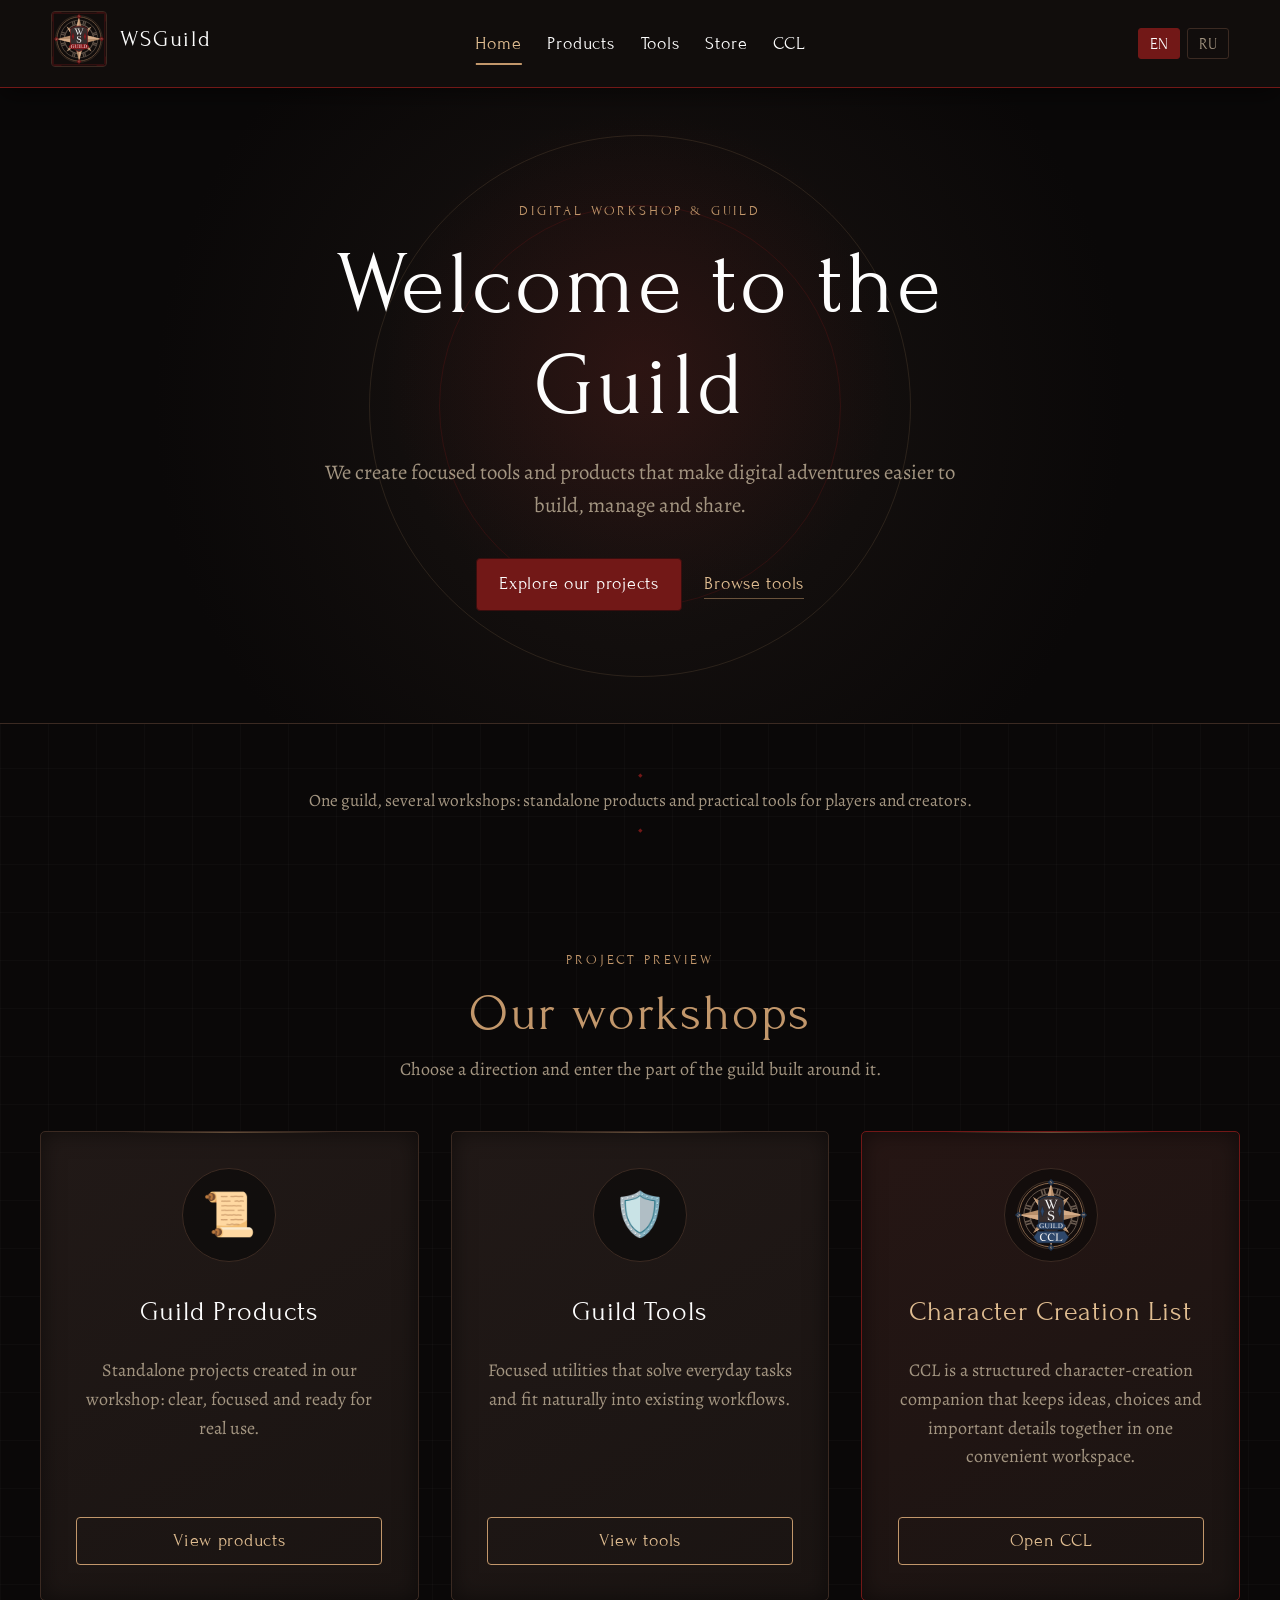
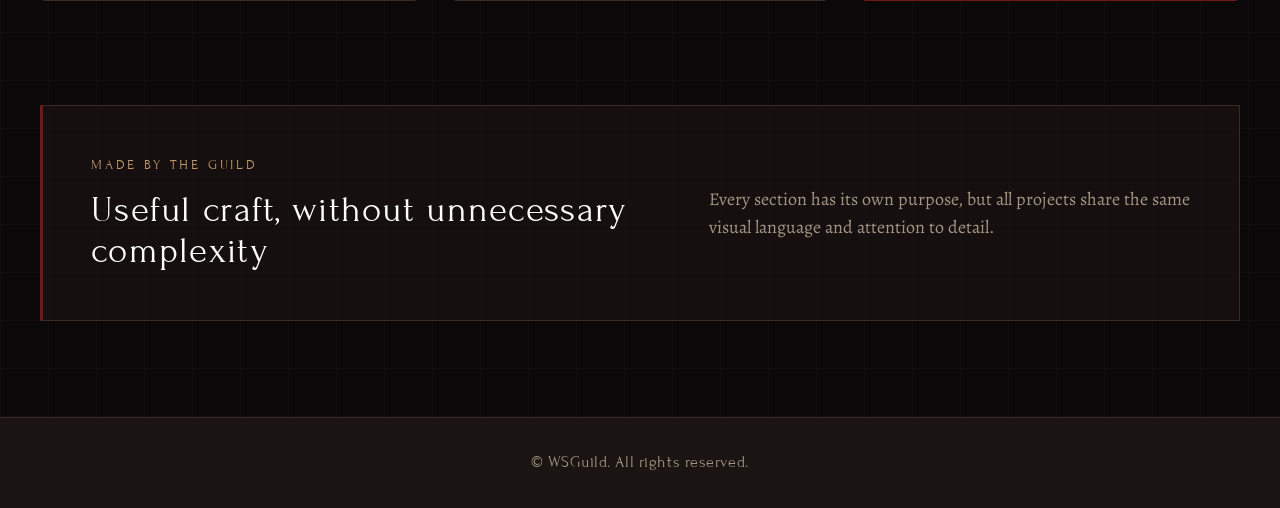
==== index.html @ 2b9402a7 "v0.1" ====
<!DOCTYPE html>
<html lang="en">
<head>
    <meta charset="UTF-8">
    <meta name="viewport" content="width=device-width, initial-scale=1.0">
    <meta name="description" content="WSGuild creates focused products and tools for digital adventures.">
    <title>WSGuild</title>
    <link rel="icon" type="image/png" href="icons/Elipse/Main_Logo.svg">
    <link rel="stylesheet" href="/css/style.css">
    <link rel="stylesheet" href="/css/mobile.css" media="screen and (max-width: 800px)">
</head>
<body data-page-title="meta_home_title">
    <header class="navbar">
        <div class="logo">
            <a href="/index.html" aria-label="WSGuild">
                <img src="icons/Main_Logo.svg" alt="WSGuild" class="site-logo">
                <span class="logo-wordmark">WSGuild</span>
            </a>
        </div>

        <nav aria-label="Primary navigation">
            <a href="/index.html" class="active" aria-current="page" data-i18n="nav_home">Home</a>
            <a href="/htmls/products.html" data-i18n="nav_products">Products</a>
            <a href="/htmls/tools.html" data-i18n="nav_tools">Tools</a>
            <a href="https://store.wsguild.net" target="_blank" rel="noreferrer" data-i18n="nav_store">Store</a>
            <a href="https://ccl.wsguild.net" target="_blank" rel="noreferrer" data-i18n="nav_ccl">CCL</a>
        </nav>

        <div class="lang-switcher" aria-label="Language">
            <button type="button" onclick="changeLang('en')" id="btn-en" aria-label="English">EN</button>
            <button type="button" onclick="changeLang('ru')" id="btn-ru" aria-label="Русский">RU</button>
        </div>
    </header>

    <main>
        <section class="hero hero-home">
            <div class="hero-content">
                <p class="eyebrow" data-i18n="hero_eyebrow">Digital workshop & guild</p>
                <h1 data-i18n="hero_title">Welcome to the Guild</h1>
                <p data-i18n="hero_desc">We create focused tools and extensions that make digital adventures easier to build, manage and share.</p>
                <div class="hero-actions">
                    <a href="/htmls/products.html" class="btn-primary" data-i18n="hero_btn">Explore our projects</a>
                    <a href="/htmls/tools.html" class="btn-text" data-i18n="hero_secondary">Browse tools</a>
                </div>
            </div>
        </section>

        <section class="intro-strip" aria-label="WSGuild overview">
            <p data-i18n="intro_text">One guild, several workshops: standalone products and practical tools for players and creators.</p>
        </section>

        <section class="programs" aria-labelledby="programs-heading">
            <div class="section-heading">
                <p class="eyebrow" data-i18n="programs_eyebrow">Project preview</p>
                <h2 id="programs-heading" class="section-title" data-i18n="programs_title">Our workshops</h2>
                <p data-i18n="programs_lead">Choose a direction and enter the part of the guild built around it.</p>
            </div>

            <div class="grid program-grid">
                <article class="card program-card">
                    <div class="card-icon" aria-hidden="true">📜</div>
                    <div class="card-content">
                        <h3 data-i18n="program_1_title">Guild Products</h3>
                        <p data-i18n="program_1_desc">Standalone projects created in our workshop: clear, focused and ready for real use.</p>
                    </div>
                    <a href="/htmls/products.html" class="btn-secondary" data-i18n="btn_view_products">View products</a>
                </article>

                <article class="card program-card">
                    <div class="card-icon" aria-hidden="true">🛡️</div>
                    <div class="card-content">
                        <h3 data-i18n="program_2_title">Guild Tools</h3>
                        <p data-i18n="program_2_desc">Focused utilities that solve everyday tasks and fit naturally into existing workflows.</p>
                    </div>
                    <a href="/htmls/tools.html" class="btn-secondary" data-i18n="btn_view_tools">View tools</a>
                </article>

                <article class="card program-card highlight-card">
                    <div class="card-icon ccl-icon">
                        <img src="icons/Elipse/CCL_Logo.svg" alt="CCL">
                    </div>
                    <div class="card-content">
                        <h3 data-i18n="program_3_title">Character Creation List</h3>
                        <p data-i18n="program_3_desc">CCL is a structured character-creation companion that keeps ideas, choices and important details together in one convenient workspace.</p>
                    </div>
                    <a href="https://ccl.wsguild.net" target="_blank" rel="noreferrer" class="btn-secondary" data-i18n="btn_visit_ccl">Open CCL</a>
                </article>
            </div>
        </section>

        <section class="guild-callout">
            <div>
                <p class="eyebrow" data-i18n="callout_eyebrow">Made by the guild</p>
                <h2 data-i18n="callout_title">Useful craft, without unnecessary complexity</h2>
            </div>
            <p data-i18n="callout_text">Every section has its own purpose, but all projects share the same visual language and attention to detail.</p>
        </section>
    </main>

    <footer class="guild-footer">
        <p data-i18n="footer_text">© WSGuild. All rights reserved.</p>
    </footer>

    <script src="/js/main.js"></script>
</body>
</html>
---- css/style.css ----
@import url('https://fonts.googleapis.com/css2?family=Alegreya:wght@400;500;600;700&family=Forum&display=swap');

:root {
    --bg-main: #0a0808;
    --bg-deep: #070606;
    --bg-panel: #1a1412;
    --bg-panel-light: #211917;
    --accent-red: #721817;
    --accent-hover: #96201f;
    --gold-tan: #c2976b;
    --gold-light: #e0bd91;
    --text-main: #fdfdfd;
    --text-muted: #a39581;
    --border-color: #3b2a22;
    --panel-shadow: 0 20px 50px rgba(0, 0, 0, 0.32);
}

* {
    margin: 0;
    padding: 0;
    box-sizing: border-box;
}

html {
    scroll-behavior: smooth;
}

body {
    display: flex;
    flex-direction: column;
    min-height: 100vh;
    overflow-x: hidden;
    font-family: 'Alegreya', serif;
    font-size: 18px;
    line-height: 1.6;
    color: var(--text-main);
    background:
        linear-gradient(rgba(255, 255, 255, 0.018) 1px, transparent 1px),
        linear-gradient(90deg, rgba(255, 255, 255, 0.018) 1px, transparent 1px),
        var(--bg-main);
    background-size: 48px 48px;
}

main {
    flex: 1;
}

a,
button {
    -webkit-tap-highlight-color: transparent;
}

a:focus-visible,
button:focus-visible {
    outline: 2px solid var(--gold-light);
    outline-offset: 4px;
}

h1,
h2,
h3,
h4,
h5,
h6 {
    font-family: 'Forum', serif;
    font-weight: 400;
    line-height: 1.12;
    color: var(--gold-tan);
    letter-spacing: 0.035em;
}

.navbar {
    position: sticky;
    top: 0;
    z-index: 100;
    display: grid;
    grid-template-columns: minmax(180px, 1fr) auto minmax(180px, 1fr);
    align-items: center;
    gap: 2rem;
    min-height: 82px;
    padding: 0.7rem clamp(1.5rem, 4vw, 4rem);
    border-bottom: 1px solid var(--accent-red);
    background: rgba(19, 14, 13, 0.94);
    box-shadow: 0 6px 24px rgba(0, 0, 0, 0.5);
    backdrop-filter: blur(14px);
}

.logo a {
    display: inline-flex;
    align-items: center;
    gap: 0.8rem;
    color: var(--text-main);
    text-decoration: none;
}

.site-logo {
    width: 56px;
    height: 56px;
    object-fit: cover;
    display: block;
    border: 1px solid var(--border-color);
    border-radius: 4px;
    transition: transform 0.3s ease, border-color 0.3s ease;
}

.logo a:hover .site-logo {
    transform: rotate(-2deg) scale(1.04);
    border-color: var(--accent-red);
}

.logo-wordmark {
    font-family: 'Forum', serif;
    font-size: 1.45rem;
    letter-spacing: 0.08em;
}

.navbar nav {
    display: flex;
    align-items: center;
    justify-content: center;
    gap: clamp(1rem, 2vw, 2rem);
}

.navbar nav a {
    position: relative;
    color: var(--text-main);
    font-family: 'Forum', serif;
    font-size: 1.15rem;
    letter-spacing: 0.045em;
    text-decoration: none;
    transition: color 0.25s ease;
}

.navbar nav a::after {
    position: absolute;
    bottom: -7px;
    left: 50%;
    width: 0;
    height: 2px;
    content: '';
    background: var(--gold-tan);
    transform: translateX(-50%);
    transition: width 0.25s ease;
}

.navbar nav a:hover,
.navbar nav a.active {
    color: var(--gold-light);
}

.navbar nav a:hover::after,
.navbar nav a.active::after {
    width: 100%;
}

.lang-switcher {
    display: flex;
    justify-content: flex-end;
    gap: 0.4rem;
}

.lang-switcher button {
    min-width: 42px;
    padding: 0.35rem 0.65rem;
    border: 1px solid var(--border-color);
    border-radius: 3px;
    color: var(--text-muted);
    background: transparent;
    font: 1rem 'Forum', serif;
    cursor: pointer;
    transition: 0.25s ease;
}

.lang-switcher button:hover {
    color: var(--gold-light);
    border-color: var(--gold-tan);
}

.lang-switcher button.active {
    color: var(--text-main);
    border-color: var(--accent-red);
    background: var(--accent-red);
}

.eyebrow {
    margin-bottom: 0.8rem;
    color: var(--gold-tan);
    font-family: 'Forum', serif;
    font-size: 0.88rem;
    letter-spacing: 0.2em;
    text-transform: uppercase;
}

.hero {
    position: relative;
    min-height: 610px;
    display: grid;
    place-items: center;
    overflow: hidden;
    padding: 7rem 2rem;
    text-align: center;
    border-bottom: 1px solid var(--border-color);
}

.hero::before,
.hero::after {
    position: absolute;
    border: 1px solid rgba(194, 151, 107, 0.15);
    border-radius: 50%;
    content: '';
    pointer-events: none;
}

.hero::before {
    width: 540px;
    height: 540px;
}

.hero::after {
    width: 400px;
    height: 400px;
    border-color: rgba(114, 24, 23, 0.28);
}

.hero-home {
    background:
        radial-gradient(circle at 50% 44%, rgba(114, 24, 23, 0.22), transparent 35%),
        radial-gradient(circle at center, var(--bg-panel) 0%, var(--bg-main) 68%);
}

.hero-content {
    position: relative;
    z-index: 1;
    max-width: 790px;
}

.hero h1 {
    max-width: 760px;
    margin: 0 auto 1.25rem;
    color: var(--text-main);
    font-size: clamp(3.4rem, 7vw, 6.6rem);
}

.hero-content > p:not(.eyebrow) {
    max-width: 660px;
    margin: 0 auto 2.2rem;
    color: var(--text-muted);
    font-size: 1.3rem;
}

.hero-actions {
    display: flex;
    align-items: center;
    justify-content: center;
    gap: 1.4rem;
}

.btn-primary,
.btn-secondary,
.btn-text {
    display: inline-flex;
    align-items: center;
    justify-content: center;
    min-height: 48px;
    border-radius: 4px;
    font-family: 'Forum', serif;
    font-size: 1.12rem;
    letter-spacing: 0.04em;
    text-decoration: none;
    transition: 0.25s ease;
}

.btn-primary {
    padding: 0.7rem 1.4rem;
    border: 1px solid #3a0e0e;
    color: var(--text-main);
    background: var(--accent-red);
}

.btn-primary:hover {
    border-color: var(--gold-tan);
    background: var(--accent-hover);
    box-shadow: 0 0 22px rgba(114, 24, 23, 0.55);
}

.btn-secondary {
    width: 100%;
    padding: 0.55rem 1rem;
    border: 1px solid var(--gold-tan);
    color: var(--gold-light);
    background: transparent;
}

.btn-secondary:hover {
    color: var(--bg-main);
    background: var(--gold-tan);
}

.btn-text {
    min-height: auto;
    color: var(--gold-light);
    border-bottom: 1px solid rgba(194, 151, 107, 0.5);
    border-radius: 0;
}

.btn-text:hover {
    color: var(--text-main);
    border-color: var(--text-main);
}

.intro-strip {
    max-width: 980px;
    margin: 0 auto;
    padding: 2.2rem 2rem;
    text-align: center;
    color: var(--text-muted);
    font-size: 1.08rem;
}

.intro-strip::before,
.intro-strip::after {
    color: var(--accent-red);
    content: '◆';
    margin: 0 1rem;
    font-size: 0.65rem;
}

.programs,
.content-section {
    width: min(1200px, calc(100% - 4rem));
    margin: 0 auto;
    padding: 4.5rem 0;
}

.section-heading {
    max-width: 700px;
    margin: 0 auto 3rem;
    text-align: center;
}

.section-heading.align-left {
    max-width: 760px;
    margin-left: 0;
    text-align: left;
}

.section-heading > p:not(.eyebrow) {
    color: var(--text-muted);
}

.section-title {
    margin-bottom: 0.8rem;
    font-size: clamp(2.4rem, 4vw, 3.5rem);
}

.grid {
    display: grid;
    grid-template-columns: repeat(3, minmax(0, 1fr));
    grid-auto-rows: 1fr;
    align-items: stretch;
    gap: 2rem;
}

.card {
    position: relative;
    display: flex;
    flex-direction: column;
    height: 100%;
    min-height: 470px;
    padding: 2.2rem;
    overflow: hidden;
    border: 1px solid var(--border-color);
    border-radius: 5px;
    text-align: center;
    background: linear-gradient(150deg, var(--bg-panel-light), var(--bg-panel));
    box-shadow: inset 0 0 22px rgba(0, 0, 0, 0.5);
    transition: transform 0.35s ease, border-color 0.35s ease, box-shadow 0.35s ease;
}

.card::before {
    position: absolute;
    top: 0;
    left: 50%;
    width: 56%;
    height: 1px;
    content: '';
    background: linear-gradient(90deg, transparent, var(--gold-tan), transparent);
    transform: translateX(-50%);
    opacity: 0.45;
}

.card:hover {
    border-color: var(--gold-tan);
    transform: translateY(-6px);
    box-shadow: var(--panel-shadow), inset 0 0 15px rgba(194, 151, 107, 0.08);
}

.card-icon {
    display: grid;
    place-items: center;
    flex: 0 0 94px;
    width: 94px;
    height: 94px;
    margin: 0 auto 1.5rem;
    border: 1px solid var(--border-color);
    border-radius: 50%;
    color: var(--gold-tan);
    background: rgba(7, 6, 6, 0.54);
    font-size: 2.7rem;
}

.ccl-icon {
    overflow: hidden;
    padding: 7px;
}

.ccl-icon img {
    width: 100%;
    height: 100%;
    object-fit: cover;
    border-radius: 50%;
}

.card-content {
    display: flex;
    flex: 1;
    flex-direction: column;
}

.card h3 {
    display: grid;
    place-items: center;
    min-height: 3.3rem;
    margin-bottom: 1.1rem;
    color: var(--text-main);
    font-size: 1.75rem;
}

.card p {
    flex: 1;
    margin-bottom: 1.8rem;
    color: var(--text-muted);
}

.highlight-card {
    border-color: var(--accent-red);
    background: linear-gradient(150deg, #261614, var(--bg-panel));
}

.highlight-card h3 {
    color: var(--gold-light);
}

.guild-callout {
    display: grid;
    grid-template-columns: 1.15fr 1fr;
    align-items: center;
    gap: 4rem;
    width: min(1200px, calc(100% - 4rem));
    margin: 2rem auto 6rem;
    padding: 3rem;
    border: 1px solid var(--border-color);
    border-left: 3px solid var(--accent-red);
    background: rgba(26, 20, 18, 0.72);
}

.guild-callout h2 {
    color: var(--text-main);
    font-size: 2.3rem;
}

.guild-callout > p {
    color: var(--text-muted);
}

.page-hero {
    position: relative;
    display: grid;
    grid-template-columns: 1fr auto;
    align-items: center;
    min-height: 430px;
    padding: 5rem max(2rem, calc((100% - 1200px) / 2));
    overflow: hidden;
    border-bottom: 1px solid var(--border-color);
}

.products-hero {
    background:
        linear-gradient(90deg, rgba(114, 24, 23, 0.18), transparent 45%),
        radial-gradient(circle at 80% 50%, rgba(114, 24, 23, 0.28), transparent 24%),
        var(--bg-panel);
}

.tools-hero {
    background:
        linear-gradient(90deg, rgba(194, 151, 107, 0.08), transparent 46%),
        radial-gradient(circle at 80% 50%, rgba(194, 151, 107, 0.2), transparent 25%),
        var(--bg-panel);
}

.page-hero-content {
    position: relative;
    z-index: 1;
    max-width: 720px;
}

.page-hero h1 {
    margin-bottom: 1rem;
    color: var(--text-main);
    font-size: clamp(3.2rem, 7vw, 5.8rem);
}

.page-hero-content > p:not(.eyebrow) {
    max-width: 640px;
    color: var(--text-muted);
    font-size: 1.3rem;
}

.hero-mark {
    display: grid;
    place-items: center;
    width: 210px;
    height: 210px;
    border: 1px solid rgba(194, 151, 107, 0.22);
    border-radius: 50%;
    color: rgba(194, 151, 107, 0.28);
    font: 9rem 'Forum', serif;
    box-shadow: 0 0 0 32px rgba(194, 151, 107, 0.025), 0 0 0 64px rgba(194, 151, 107, 0.018);
}

.tool-mark {
    color: rgba(194, 151, 107, 0.38);
}

.feature-panel {
    display: grid;
    grid-template-columns: minmax(0, 1.45fr) minmax(250px, 0.55fr);
    align-items: center;
    gap: 4rem;
    padding: clamp(2rem, 5vw, 4.5rem);
    border: 1px solid var(--border-color);
    background:
        radial-gradient(circle at 82% 50%, rgba(114, 24, 23, 0.25), transparent 28%),
        linear-gradient(145deg, var(--bg-panel-light), var(--bg-panel));
    box-shadow: var(--panel-shadow);
}

.status-badge {
    display: inline-flex;
    margin-bottom: 1.1rem;
    padding: 0.25rem 0.65rem;
    border: 1px solid var(--accent-red);
    border-radius: 3px;
    color: var(--gold-light);
    font-family: 'Forum', serif;
    font-size: 0.86rem;
    letter-spacing: 0.09em;
    text-transform: uppercase;
}

.feature-copy h2 {
    margin-bottom: 1rem;
    color: var(--text-main);
    font-size: clamp(2.4rem, 5vw, 4.2rem);
}

.feature-copy > p {
    max-width: 690px;
    margin-bottom: 1.4rem;
    color: var(--text-muted);
}

.feature-list {
    display: grid;
    gap: 0.65rem;
    margin: 0 0 2rem 0;
    list-style: none;
}

.feature-list li {
    position: relative;
    padding-left: 1.5rem;
}

.feature-list li::before {
    position: absolute;
    left: 0;
    color: var(--accent-hover);
    content: '◆';
    font-size: 0.62rem;
}

.feature-emblem {
    display: block;
    width: min(100%, 300px);
    margin: 0 auto;
    padding: 1rem;
    border: 1px solid var(--border-color);
    border-radius: 50%;
    background: rgba(7, 6, 6, 0.38);
    transition: transform 0.3s ease, border-color 0.3s ease;
}

.feature-emblem:hover {
    transform: scale(1.025);
    border-color: var(--gold-tan);
}

.feature-emblem img {
    display: block;
    width: 100%;
    aspect-ratio: 1;
    object-fit: cover;
    border-radius: 50%;
}

.principles-section {
    padding-top: 2rem;
}

.principles-grid {
    display: grid;
    grid-template-columns: repeat(3, 1fr);
    gap: 1.5rem;
}

.mini-card {
    min-height: 230px;
    padding: 2rem;
    border-top: 1px solid var(--gold-tan);
    background: rgba(26, 20, 18, 0.78);
}

.mini-card > span {
    display: block;
    margin-bottom: 1.7rem;
    color: var(--accent-hover);
    font-family: 'Forum', serif;
}

.mini-card h3 {
    margin-bottom: 0.6rem;
    color: var(--text-main);
    font-size: 1.65rem;
}

.mini-card p {
    color: var(--text-muted);
}

.tool-catalog {
    padding-bottom: 2rem;
}

.tool-list {
    border-top: 1px solid var(--border-color);
}

.tool-row {
    display: grid;
    grid-template-columns: 100px 1fr;
    gap: 2rem;
    align-items: center;
    min-height: 200px;
    padding: 2rem;
    border-bottom: 1px solid var(--border-color);
    transition: background 0.25s ease, padding-left 0.25s ease;
}

.tool-row:hover {
    padding-left: 2.5rem;
    background: rgba(26, 20, 18, 0.65);
}

.tool-symbol {
    display: grid;
    place-items: center;
    width: 80px;
    height: 80px;
    border: 1px solid var(--border-color);
    border-radius: 50%;
    color: var(--gold-tan);
    font: 2rem 'Forum', serif;
    background: var(--bg-panel);
}

.tool-meta {
    display: flex;
    gap: 0.7rem;
    margin-bottom: 0.5rem;
}

.tool-meta span {
    color: var(--text-muted);
    font-family: 'Forum', serif;
    font-size: 0.78rem;
    letter-spacing: 0.1em;
    text-transform: uppercase;
}

.tool-meta span + span::before {
    margin-right: 0.7rem;
    color: var(--accent-red);
    content: '◆';
    font-size: 0.5rem;
}

.tool-row h3 {
    margin-bottom: 0.45rem;
    color: var(--text-main);
    font-size: 1.8rem;
}

.tool-row p {
    max-width: 760px;
    color: var(--text-muted);
}

.tool-note {
    display: grid;
    grid-template-columns: auto 1fr;
    align-items: center;
    gap: 1.5rem;
    width: min(1200px, calc(100% - 4rem));
    margin: 1rem auto 6rem;
    padding: 2rem;
    border: 1px dashed var(--border-color);
    background: rgba(26, 20, 18, 0.55);
}

.tool-note-icon {
    display: grid;
    place-items: center;
    width: 52px;
    height: 52px;
    border: 1px solid var(--gold-tan);
    border-radius: 50%;
    color: var(--gold-light);
    font: 1.5rem 'Forum', serif;
}

.tool-note h2 {
    margin-bottom: 0.3rem;
    color: var(--text-main);
    font-size: 1.6rem;
}

.tool-note p {
    color: var(--text-muted);
}

.guild-footer {
    padding: 2rem;
    border-top: 1px solid var(--border-color);
    color: var(--text-muted);
    background: var(--bg-panel);
    font-family: 'Forum', serif;
    font-size: 1rem;
    letter-spacing: 0.035em;
    text-align: center;
}

@media (prefers-reduced-motion: reduce) {
    html {
        scroll-behavior: auto;
    }

    *,
    *::before,
    *::after {
        transition-duration: 0.01ms !important;
    }
}
---- css/mobile.css ----
.navbar {
    position: relative;
    grid-template-columns: 1fr auto;
    gap: 0.8rem 1rem;
    padding: 0.8rem 1rem 1rem;
}

.logo-wordmark {
    font-size: 1.25rem;
}

.site-logo {
    width: 48px;
    height: 48px;
}

.navbar nav {
    grid-column: 1 / -1;
    grid-row: 2;
    flex-wrap: wrap;
    gap: 0.75rem 1.15rem;
}

.navbar nav a {
    font-size: 1rem;
}

.lang-switcher {
    grid-column: 2;
    grid-row: 1;
}

.hero {
    min-height: 510px;
    padding: 4.5rem 1.25rem;
}

.hero::before {
    width: 360px;
    height: 360px;
}

.hero::after {
    width: 270px;
    height: 270px;
}

.hero h1 {
    font-size: clamp(2.8rem, 14vw, 4.4rem);
}

.hero-content > p:not(.eyebrow),
.page-hero-content > p:not(.eyebrow) {
    font-size: 1.08rem;
}

.hero-actions {
    flex-direction: column;
    gap: 1rem;
}

.btn-primary {
    width: 100%;
    max-width: 320px;
}

.intro-strip {
    padding: 1.8rem 1rem 0.6rem;
}

.intro-strip::before,
.intro-strip::after {
    display: none;
}

.programs,
.content-section {
    width: min(100% - 2rem, 1200px);
    padding: 3.3rem 0;
}

.section-heading {
    margin-bottom: 2rem;
}

.section-title {
    font-size: 2.35rem;
}

.grid,
.principles-grid {
    grid-template-columns: 1fr;
}

.card {
    min-height: 440px;
    padding: 2rem 1.5rem;
}

.card h3 {
    min-height: 0;
}

.guild-callout {
    grid-template-columns: 1fr;
    gap: 1.2rem;
    width: calc(100% - 2rem);
    margin-bottom: 4rem;
    padding: 2rem 1.5rem;
}

.guild-callout h2 {
    font-size: 1.9rem;
}

.page-hero {
    grid-template-columns: 1fr;
    min-height: 420px;
    padding: 4rem 1.25rem;
}

.page-hero h1 {
    font-size: clamp(3rem, 14vw, 4.6rem);
}

.hero-mark {
    position: absolute;
    right: -62px;
    bottom: -62px;
    width: 190px;
    height: 190px;
    font-size: 7rem;
    opacity: 0.55;
}

.feature-panel {
    grid-template-columns: 1fr;
    gap: 2.5rem;
    padding: 2rem 1.4rem;
}

.feature-emblem {
    grid-row: 1;
    max-width: 210px;
}

.feature-copy h2 {
    font-size: 2.6rem;
}

.mini-card {
    min-height: auto;
}

.tool-row {
    grid-template-columns: 58px 1fr;
    gap: 1rem;
    min-height: 180px;
    padding: 1.5rem 0.5rem;
}

.tool-row:hover {
    padding-left: 0.5rem;
}

.tool-symbol {
    width: 52px;
    height: 52px;
    font-size: 1.4rem;
}

.tool-row h3 {
    font-size: 1.5rem;
}

.tool-meta {
    flex-wrap: wrap;
}

.tool-note {
    grid-template-columns: 1fr;
    width: calc(100% - 2rem);
    margin-bottom: 4rem;
    padding: 1.5rem;
}

.guild-footer {
    padding: 1.5rem 1rem;
}

@media (max-width: 420px) {
    .logo-wordmark {
        display: none;
    }

    .navbar nav {
        justify-content: flex-start;
    }

    .card {
        min-height: 420px;
    }
}
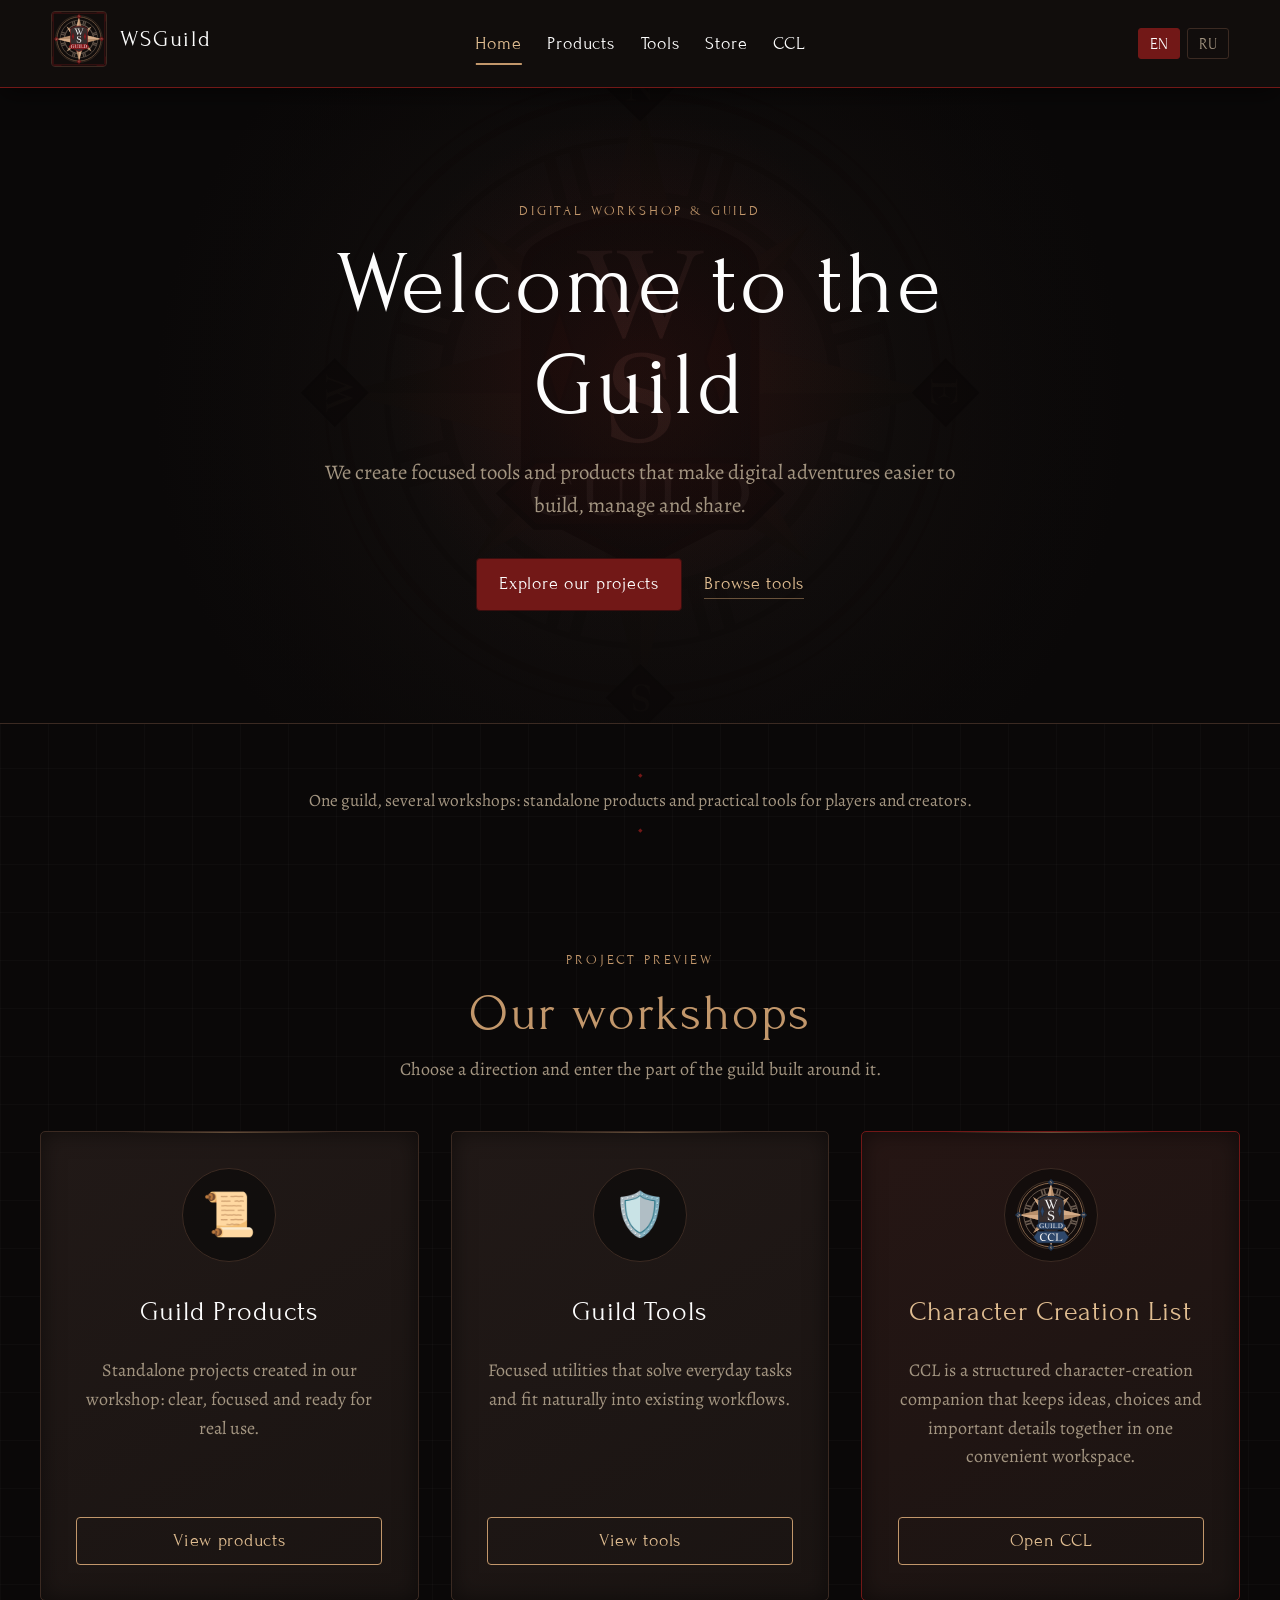
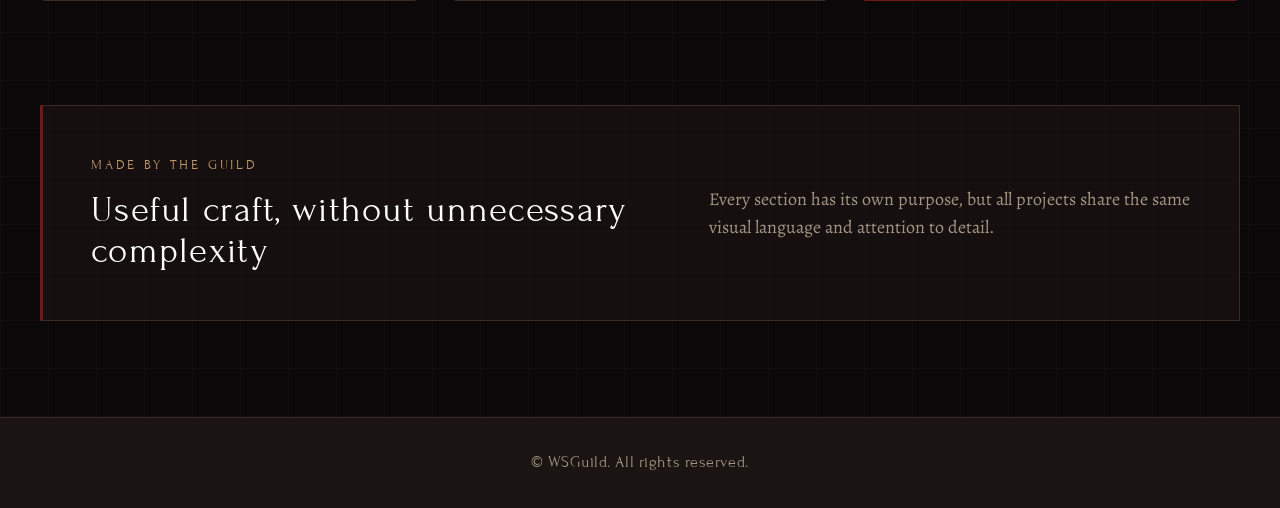
==== commit 48656cb7: "v0.1" ====
--- a/index.html
+++ b/index.html
@@ -34,6 +34,7 @@
 
     <main>
         <section class="hero hero-home">
+            <img class="hero-background-logo" src="/icons/Elipse/Main_Logo.svg" alt="" aria-hidden="true">
             <div class="hero-content">
                 <p class="eyebrow" data-i18n="hero_eyebrow">Digital workshop & guild</p>
                 <h1 data-i18n="hero_title">Welcome to the Guild</h1>
--- a/css/style.css
+++ b/css/style.css
@@ -202,35 +202,45 @@
     border-bottom: 1px solid var(--border-color);
 }
 
-.hero::before,
-.hero::after {
-    position: absolute;
-    border: 1px solid rgba(194, 151, 107, 0.15);
-    border-radius: 50%;
-    content: '';
-    pointer-events: none;
-}
-
-.hero::before {
-    width: 540px;
-    height: 540px;
-}
-
-.hero::after {
-    width: 400px;
-    height: 400px;
-    border-color: rgba(114, 24, 23, 0.28);
-}
-
 .hero-home {
     background:
         radial-gradient(circle at 50% 44%, rgba(114, 24, 23, 0.22), transparent 35%),
         radial-gradient(circle at center, var(--bg-panel) 0%, var(--bg-main) 68%);
 }
 
+.hero-home::after {
+    position: absolute;
+    z-index: 1;
+    inset: 0;
+    content: '';
+    pointer-events: none;
+    background: radial-gradient(
+        ellipse at 50% 46%,
+        rgba(10, 8, 8, 0.08) 0%,
+        rgba(10, 8, 8, 0.28) 52%,
+        rgba(10, 8, 8, 0.68) 100%
+    );
+}
+
+.hero-background-logo {
+    position: absolute;
+    z-index: 0;
+    top: 48%;
+    left: 50%;
+    width: clamp(540px, 57vw, 780px);
+    max-width: none;
+    /* Видимость фонового логотипа: 0 — скрыт, 1 — полностью видим */
+    opacity: 0.5;
+    pointer-events: none;
+    user-select: none;
+    transform: translate(-50%, -50%);
+    filter: saturate(0.55) contrast(0.85) brightness(0.72);
+    mix-blend-mode: soft-light;
+}
+
 .hero-content {
     position: relative;
-    z-index: 1;
+    z-index: 2;
     max-width: 790px;
 }
 
--- a/css/mobile.css
+++ b/css/mobile.css
@@ -35,14 +35,9 @@
     padding: 4.5rem 1.25rem;
 }
 
-.hero::before {
-    width: 360px;
-    height: 360px;
-}
-
-.hero::after {
-    width: 270px;
-    height: 270px;
+.hero-background-logo {
+    top: 46%;
+    width: 570px;
 }
 
 .hero h1 {
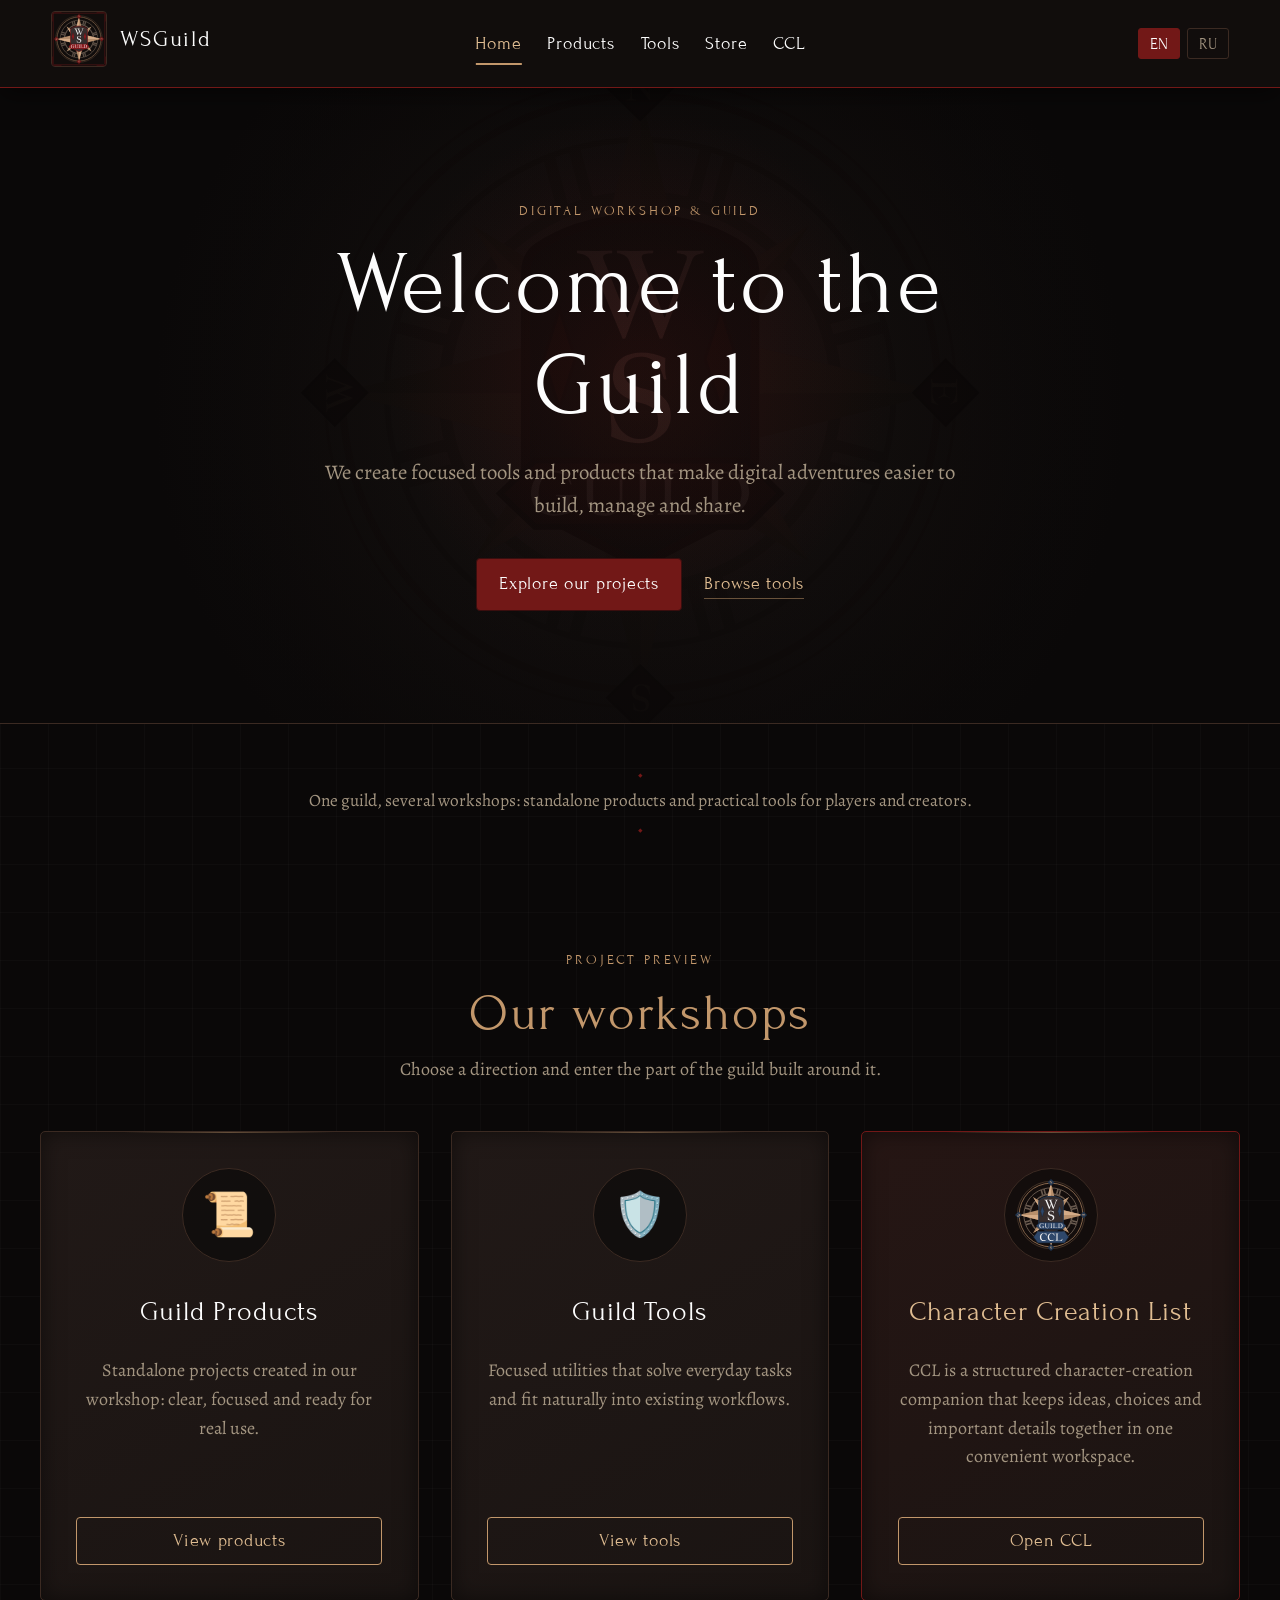
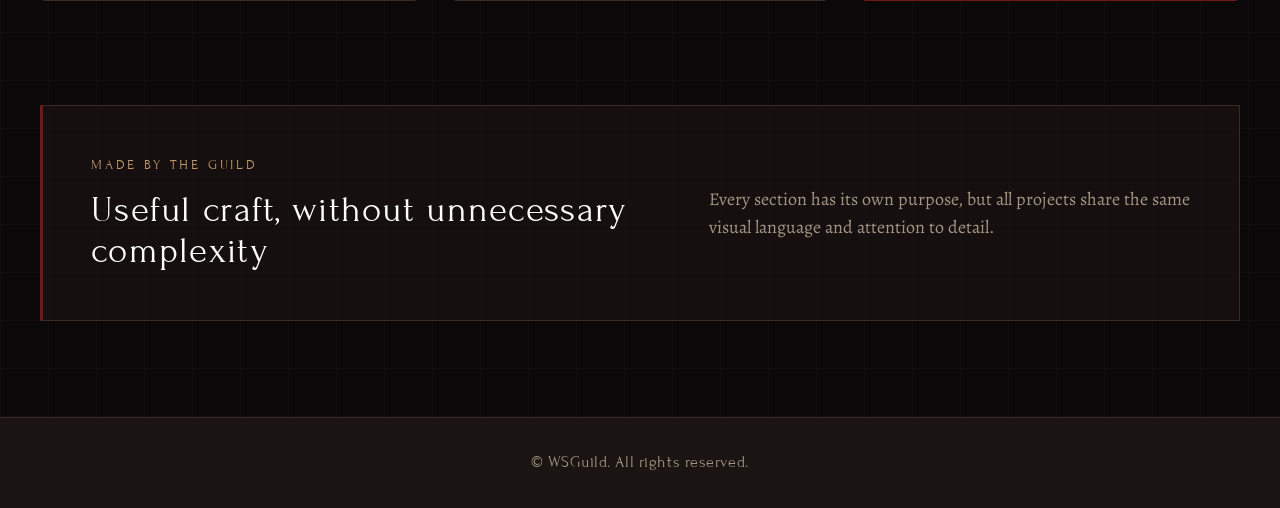
==== commit da34db30: "v0.1" ====
--- a/index.html
+++ b/index.html
@@ -3,7 +3,7 @@
 <head>
     <meta charset="UTF-8">
     <meta name="viewport" content="width=device-width, initial-scale=1.0">
-    <meta name="description" content="WSGuild creates focused products and tools for digital adventures.">
+    <meta name="description" content="WSGuild Discr">
     <title>WSGuild</title>
     <link rel="icon" type="image/png" href="icons/Elipse/Main_Logo.svg">
     <link rel="stylesheet" href="/css/style.css">
@@ -20,8 +20,8 @@
 
         <nav aria-label="Primary navigation">
             <a href="/index.html" class="active" aria-current="page" data-i18n="nav_home">Home</a>
-            <a href="/htmls/products.html" data-i18n="nav_products">Products</a>
-            <a href="/htmls/tools.html" data-i18n="nav_tools">Tools</a>
+            <a href="/products/" data-i18n="nav_products">Products</a>
+            <a href="/tools/" data-i18n="nav_tools">Tools</a>
             <a href="https://store.wsguild.net" target="_blank" rel="noreferrer" data-i18n="nav_store">Store</a>
             <a href="https://ccl.wsguild.net" target="_blank" rel="noreferrer" data-i18n="nav_ccl">CCL</a>
         </nav>
@@ -40,8 +40,8 @@
                 <h1 data-i18n="hero_title">Welcome to the Guild</h1>
                 <p data-i18n="hero_desc">We create focused tools and extensions that make digital adventures easier to build, manage and share.</p>
                 <div class="hero-actions">
-                    <a href="/htmls/products.html" class="btn-primary" data-i18n="hero_btn">Explore our projects</a>
-                    <a href="/htmls/tools.html" class="btn-text" data-i18n="hero_secondary">Browse tools</a>
+                    <a href="/products/" class="btn-primary" data-i18n="hero_btn">Explore our projects</a>
+                    <a href="/tools/" class="btn-text" data-i18n="hero_secondary">Browse tools</a>
                 </div>
             </div>
         </section>
@@ -64,7 +64,7 @@
                         <h3 data-i18n="program_1_title">Guild Products</h3>
                         <p data-i18n="program_1_desc">Standalone projects created in our workshop: clear, focused and ready for real use.</p>
                     </div>
-                    <a href="/htmls/products.html" class="btn-secondary" data-i18n="btn_view_products">View products</a>
+                    <a href="/products/" class="btn-secondary" data-i18n="btn_view_products">View products</a>
                 </article>
 
                 <article class="card program-card">
@@ -73,7 +73,7 @@
                         <h3 data-i18n="program_2_title">Guild Tools</h3>
                         <p data-i18n="program_2_desc">Focused utilities that solve everyday tasks and fit naturally into existing workflows.</p>
                     </div>
-                    <a href="/htmls/tools.html" class="btn-secondary" data-i18n="btn_view_tools">View tools</a>
+                    <a href="/tools/" class="btn-secondary" data-i18n="btn_view_tools">View tools</a>
                 </article>
 
                 <article class="card program-card highlight-card">
--- a/css/style.css
+++ b/css/style.css
@@ -8,7 +8,7 @@
     --accent-red: #721817;
     --accent-hover: #96201f;
     --gold-tan: #c2976b;
-    --gold-light: #e0bd91;
+    --gold-light: #e0bd92;
     --text-main: #fdfdfd;
     --text-muted: #a39581;
     --border-color: #3b2a22;
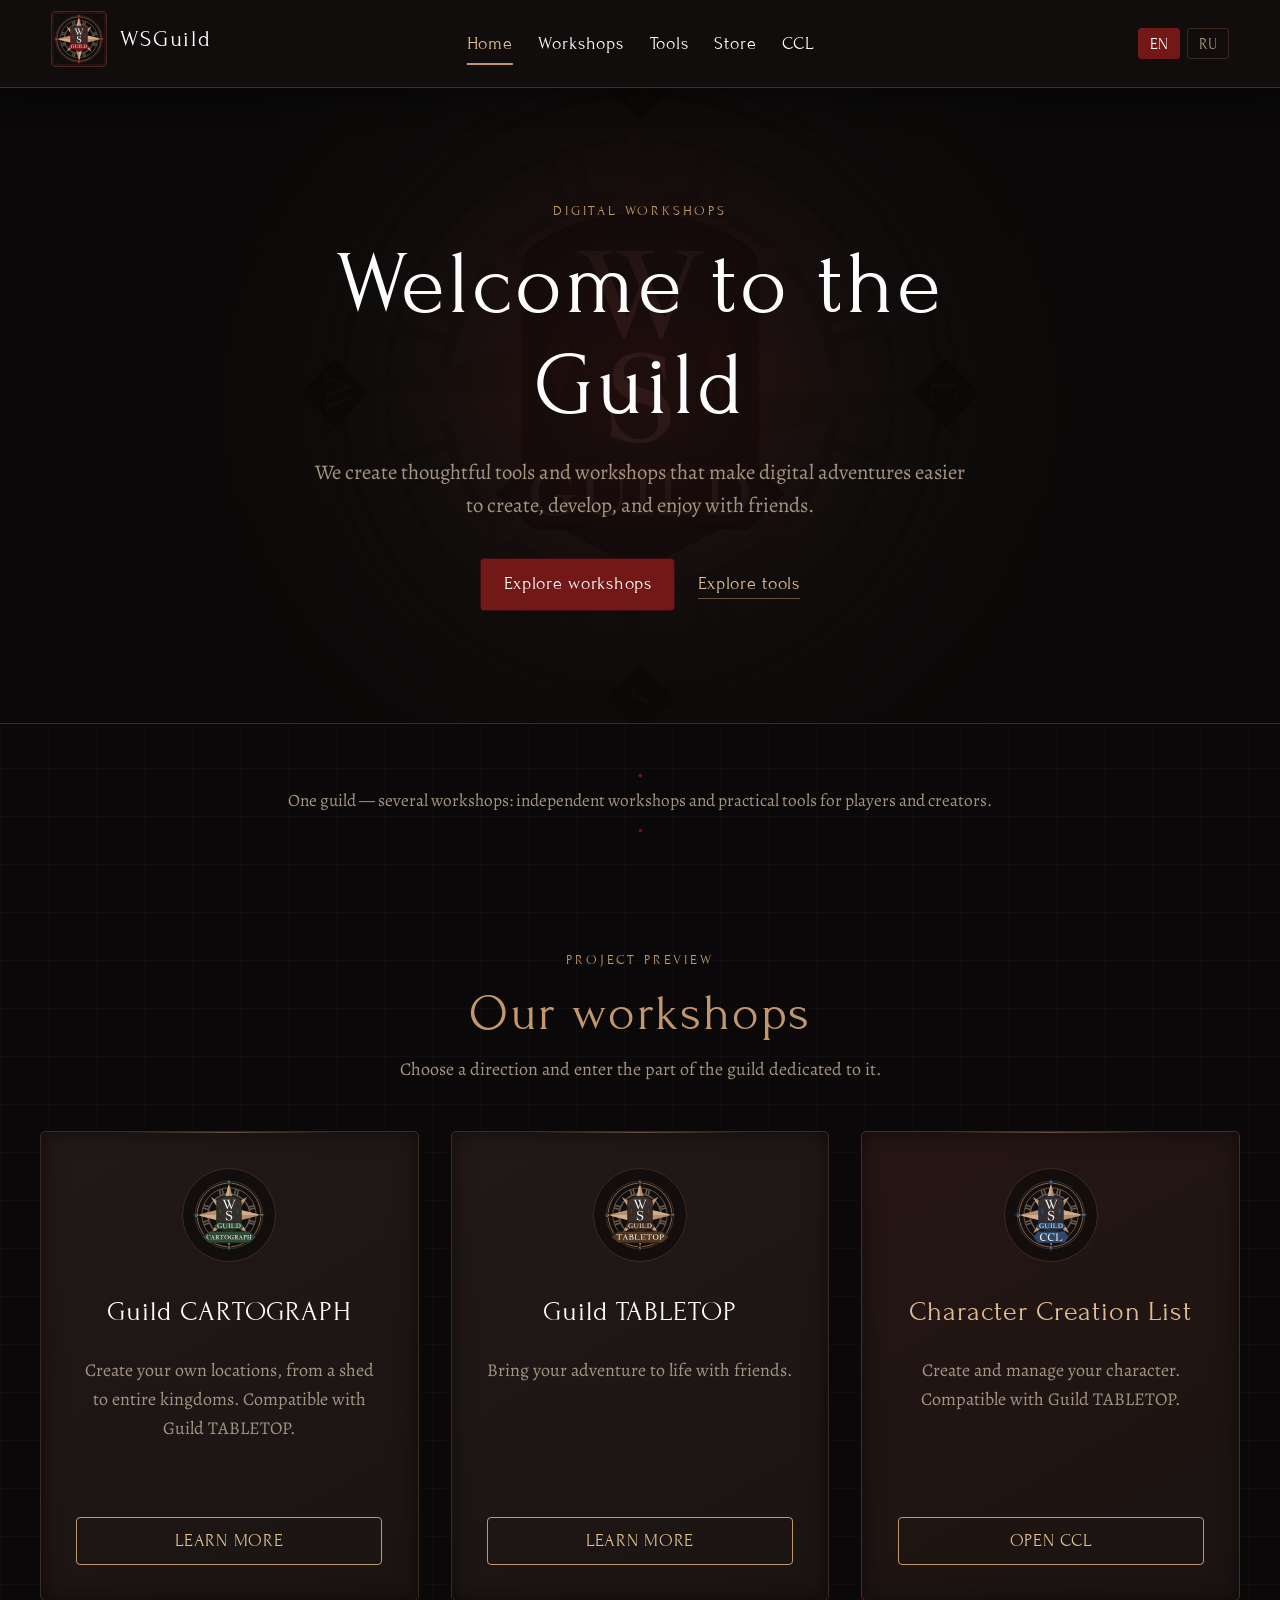
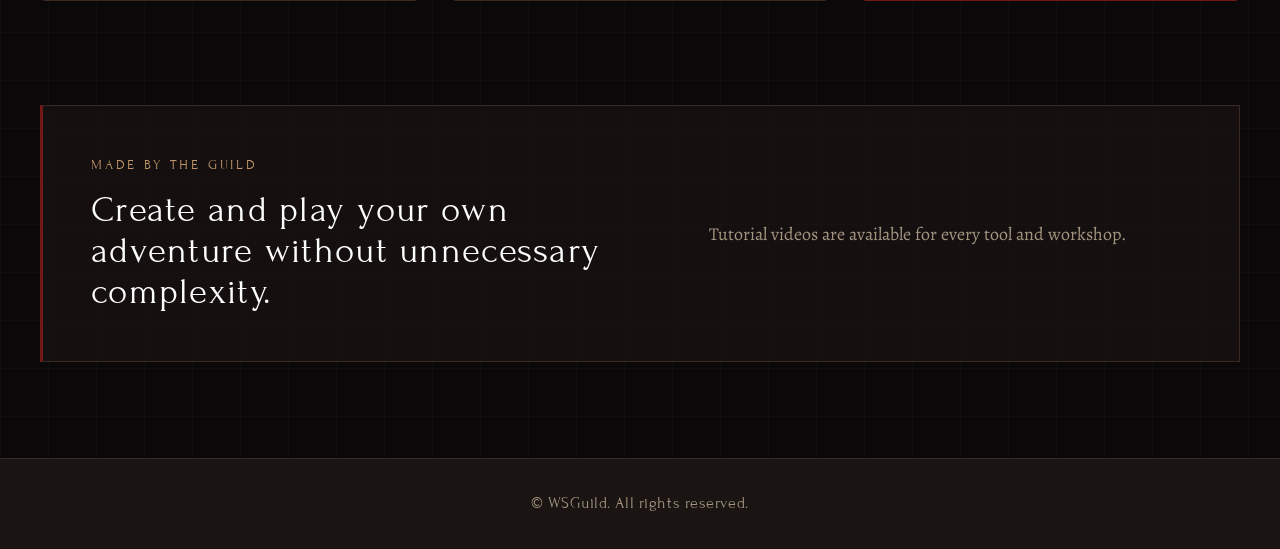
==== commit ab94247c: "v0.1" ====
--- a/index.html
+++ b/index.html
@@ -3,32 +3,32 @@
 <head>
     <meta charset="UTF-8">
     <meta name="viewport" content="width=device-width, initial-scale=1.0">
-    <meta name="description" content="WSGuild Discr">
-    <title>WSGuild</title>
-    <link rel="icon" type="image/png" href="icons/Elipse/Main_Logo.svg">
+    <meta name="description" content="" data-i18n-attr-content="meta_home_description">
+    <title></title>
+    <link rel="icon" type="image/svg+xml" href="/icons/Elipse/Main_Logo.svg">
     <link rel="stylesheet" href="/css/style.css">
     <link rel="stylesheet" href="/css/mobile.css" media="screen and (max-width: 800px)">
 </head>
 <body data-page-title="meta_home_title">
     <header class="navbar">
         <div class="logo">
-            <a href="/index.html" aria-label="WSGuild">
-                <img src="icons/Main_Logo.svg" alt="WSGuild" class="site-logo">
-                <span class="logo-wordmark">WSGuild</span>
+            <a href="/" aria-label="" data-i18n-attr-aria-label="aria_home_logo">
+                <img src="/icons/Main_Logo.svg" alt="" class="site-logo" data-i18n-attr-alt="main_logo_alt">
+                <span class="logo-wordmark" data-i18n="brand_name"></span>
             </a>
         </div>
 
-        <nav aria-label="Primary navigation">
-            <a href="/index.html" class="active" aria-current="page" data-i18n="nav_home">Home</a>
-            <a href="/products/" data-i18n="nav_products">Products</a>
-            <a href="/tools/" data-i18n="nav_tools">Tools</a>
-            <a href="https://store.wsguild.net" target="_blank" rel="noreferrer" data-i18n="nav_store">Store</a>
-            <a href="https://ccl.wsguild.net" target="_blank" rel="noreferrer" data-i18n="nav_ccl">CCL</a>
+        <nav aria-label="" data-i18n-attr-aria-label="aria_primary_navigation">
+            <a href="/" class="active" aria-current="page" data-i18n="nav_home"></a>
+            <a href="/workshops/" data-i18n="nav_products"></a>
+            <a href="/tools/" data-i18n="nav_tools"></a>
+            <a href="https://store.wsguild.net" target="_blank" rel="noreferrer" data-i18n="nav_store"></a>
+            <a href="https://ccl.wsguild.net" target="_blank" rel="noreferrer" data-i18n="nav_ccl"></a>
         </nav>
 
-        <div class="lang-switcher" aria-label="Language">
-            <button type="button" onclick="changeLang('en')" id="btn-en" aria-label="English">EN</button>
-            <button type="button" onclick="changeLang('ru')" id="btn-ru" aria-label="Русский">RU</button>
+        <div class="lang-switcher" aria-label="" data-i18n-attr-aria-label="aria_language_switcher">
+            <button type="button" onclick="changeLang('en')" id="btn-en" aria-label="" data-i18n="lang_en_short" data-i18n-attr-aria-label="lang_en_label"></button>
+            <button type="button" onclick="changeLang('ru')" id="btn-ru" aria-label="" data-i18n="lang_ru_short" data-i18n-attr-aria-label="lang_ru_label"></button>
         </div>
     </header>
 
@@ -36,70 +36,70 @@
         <section class="hero hero-home">
             <img class="hero-background-logo" src="/icons/Elipse/Main_Logo.svg" alt="" aria-hidden="true">
             <div class="hero-content">
-                <p class="eyebrow" data-i18n="hero_eyebrow">Digital workshop & guild</p>
-                <h1 data-i18n="hero_title">Welcome to the Guild</h1>
-                <p data-i18n="hero_desc">We create focused tools and extensions that make digital adventures easier to build, manage and share.</p>
+                <p class="eyebrow" data-i18n="hero_eyebrow"></p>
+                <h1 data-i18n="hero_title"></h1>
+                <p data-i18n="hero_desc"></p>
                 <div class="hero-actions">
-                    <a href="/products/" class="btn-primary" data-i18n="hero_btn">Explore our projects</a>
-                    <a href="/tools/" class="btn-text" data-i18n="hero_secondary">Browse tools</a>
+                    <a href="/products/" class="btn-primary" data-i18n="hero_btn"></a>
+                    <a href="/tools/" class="btn-text" data-i18n="hero_secondary"></a>
                 </div>
             </div>
         </section>
 
-        <section class="intro-strip" aria-label="WSGuild overview">
-            <p data-i18n="intro_text">One guild, several workshops: standalone products and practical tools for players and creators.</p>
+        <section class="intro-strip" aria-label="" data-i18n-attr-aria-label="aria_guild_overview">
+            <p data-i18n="intro_text"></p>
         </section>
 
         <section class="programs" aria-labelledby="programs-heading">
             <div class="section-heading">
-                <p class="eyebrow" data-i18n="programs_eyebrow">Project preview</p>
-                <h2 id="programs-heading" class="section-title" data-i18n="programs_title">Our workshops</h2>
-                <p data-i18n="programs_lead">Choose a direction and enter the part of the guild built around it.</p>
+                <p class="eyebrow" data-i18n="programs_eyebrow"></p>
+                <h2 id="programs-heading" class="section-title" data-i18n="programs_title"></h2>
+                <p data-i18n="programs_lead"></p>
             </div>
 
             <div class="grid program-grid">
                 <article class="card program-card">
-                    <div class="card-icon" aria-hidden="true">📜</div>
+                    <div class="card-icon" aria-hidden="true"><img src="/icons/Elipse/Cartograph_Logo.svg" alt=""></div>
                     <div class="card-content">
-                        <h3 data-i18n="program_1_title">Guild Products</h3>
-                        <p data-i18n="program_1_desc">Standalone projects created in our workshop: clear, focused and ready for real use.</p>
+                        <h3 data-i18n="program_1_title"></h3>
+                        <p data-i18n="program_1_desc"></p>
                     </div>
-                    <a href="/products/" class="btn-secondary" data-i18n="btn_view_products">View products</a>
+                    <a href="/workshops/" class="btn-secondary" data-i18n="btn_view_products"></a>
                 </article>
 
                 <article class="card program-card">
-                    <div class="card-icon" aria-hidden="true">🛡️</div>
+                    <div class="card-icon" aria-hidden="true"><img src="/icons/Elipse/TableTop_Logo.svg" alt=""></div>
                     <div class="card-content">
-                        <h3 data-i18n="program_2_title">Guild Tools</h3>
-                        <p data-i18n="program_2_desc">Focused utilities that solve everyday tasks and fit naturally into existing workflows.</p>
+                        <h3 data-i18n="program_2_title"></h3>
+                        <p data-i18n="program_2_desc"></p>
                     </div>
-                    <a href="/tools/" class="btn-secondary" data-i18n="btn_view_tools">View tools</a>
+                    <a href="/workshops/" class="btn-secondary" data-i18n="btn_view_tools"></a>
                 </article>
 
                 <article class="card program-card highlight-card">
                     <div class="card-icon ccl-icon">
-                        <img src="icons/Elipse/CCL_Logo.svg" alt="CCL">
+                        <img src="/icons/Elipse/CCL_Logo.svg" alt="">
                     </div>
                     <div class="card-content">
-                        <h3 data-i18n="program_3_title">Character Creation List</h3>
-                        <p data-i18n="program_3_desc">CCL is a structured character-creation companion that keeps ideas, choices and important details together in one convenient workspace.</p>
+                        <h3 data-i18n="program_3_title"></h3>
+                        <p data-i18n="program_3_desc"></p>
                     </div>
-                    <a href="https://ccl.wsguild.net" target="_blank" rel="noreferrer" class="btn-secondary" data-i18n="btn_visit_ccl">Open CCL</a>
+                    <a href="https://ccl.wsguild.net" target="_blank" rel="noreferrer" class="btn-secondary" data-i18n="btn_visit_ccl"></a>
                 </article>
             </div>
         </section>
 
         <section class="guild-callout">
             <div>
-                <p class="eyebrow" data-i18n="callout_eyebrow">Made by the guild</p>
-                <h2 data-i18n="callout_title">Useful craft, without unnecessary complexity</h2>
+                <p class="eyebrow" data-i18n="callout_eyebrow"></p>
+                <h2 data-i18n="callout_title"></h2>
             </div>
-            <p data-i18n="callout_text">Every section has its own purpose, but all projects share the same visual language and attention to detail.</p>
+            <p data-i18n="callout_text"></p>
         </section>
     </main>
 
     <footer class="guild-footer">
-        <p data-i18n="footer_text">© WSGuild. All rights reserved.</p>
+        <p data-i18n="footer_text"></p>
     </footer>
 
     <script src="/js/main.js"></script>
--- a/css/style.css
+++ b/css/style.css
@@ -417,14 +417,12 @@
     color: var(--gold-tan);
     background: rgba(7, 6, 6, 0.54);
     font-size: 2.7rem;
-}
-
-.ccl-icon {
     overflow: hidden;
     padding: 7px;
 }
 
-.ccl-icon img {
+.card-icon img {
+    display: block;
     width: 100%;
     height: 100%;
     object-fit: cover;
@@ -536,6 +534,15 @@
     color: rgba(194, 151, 107, 0.28);
     font: 9rem 'Forum', serif;
     box-shadow: 0 0 0 32px rgba(194, 151, 107, 0.025), 0 0 0 64px rgba(194, 151, 107, 0.018);
+    overflow: hidden;
+}
+
+.hero-mark img {
+    display: block;
+    width: 100%;
+    height: 100%;
+    object-fit: cover;
+    border-radius: 50%;
 }
 
 .tool-mark {
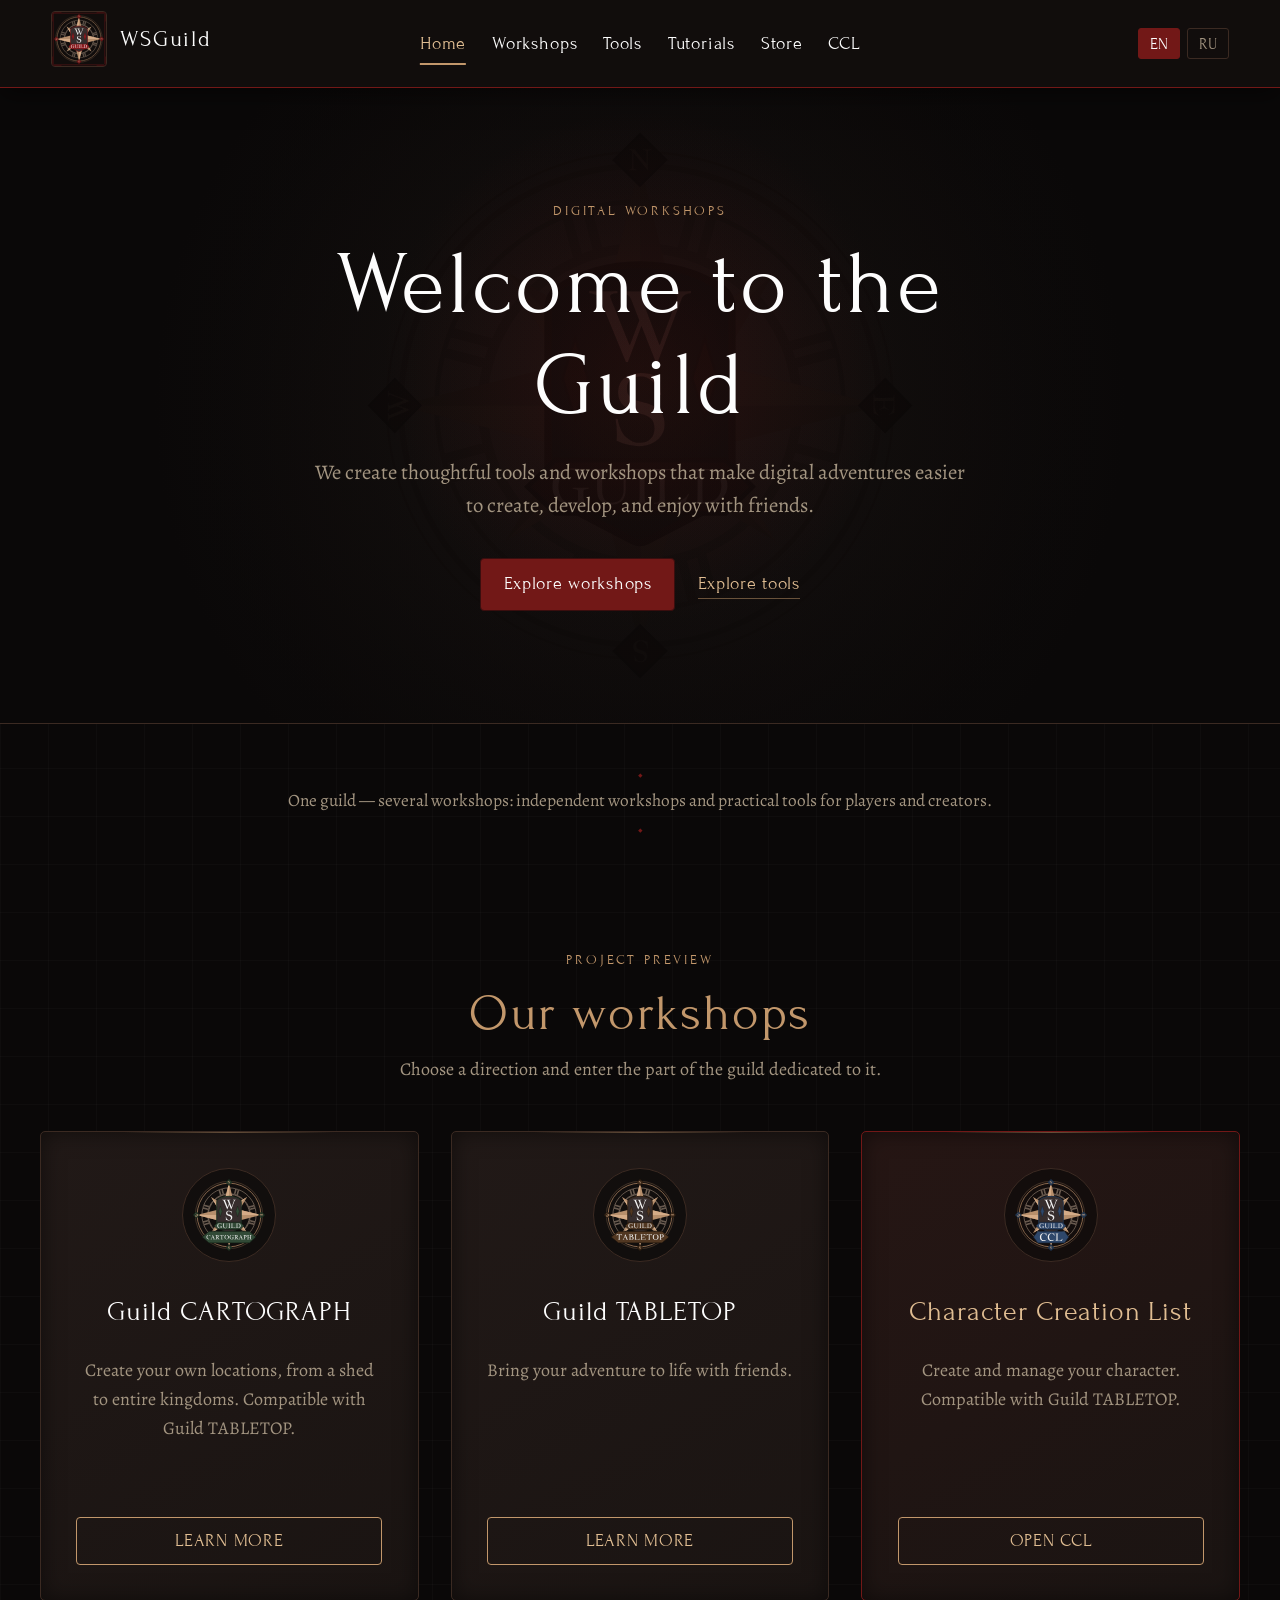
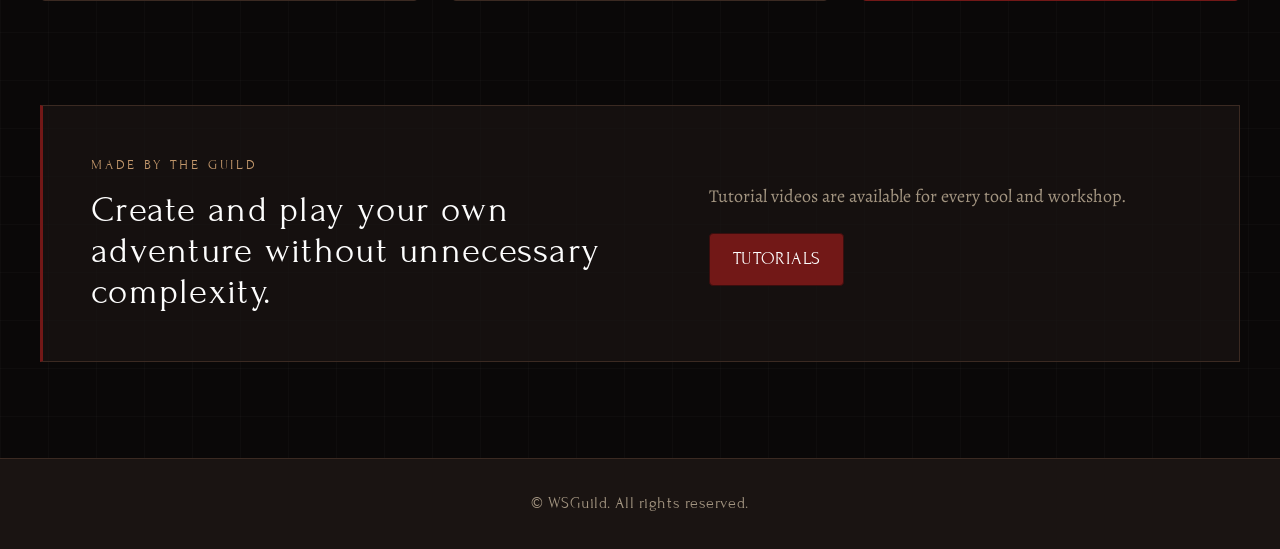
==== commit b860b1c9: "v0.1" ====
--- a/index.html
+++ b/index.html
@@ -22,6 +22,7 @@
             <a href="/" class="active" aria-current="page" data-i18n="nav_home"></a>
             <a href="/workshops/" data-i18n="nav_products"></a>
             <a href="/tools/" data-i18n="nav_tools"></a>
+            <a href="/tutorials/" data-i18n="nav_tutorials"></a>
             <a href="https://store.wsguild.net" target="_blank" rel="noreferrer" data-i18n="nav_store"></a>
             <a href="https://ccl.wsguild.net" target="_blank" rel="noreferrer" data-i18n="nav_ccl"></a>
         </nav>
@@ -40,7 +41,7 @@
                 <h1 data-i18n="hero_title"></h1>
                 <p data-i18n="hero_desc"></p>
                 <div class="hero-actions">
-                    <a href="/products/" class="btn-primary" data-i18n="hero_btn"></a>
+                    <a href="/workshops/" class="btn-primary" data-i18n="hero_btn"></a>
                     <a href="/tools/" class="btn-text" data-i18n="hero_secondary"></a>
                 </div>
             </div>
@@ -94,7 +95,10 @@
                 <p class="eyebrow" data-i18n="callout_eyebrow"></p>
                 <h2 data-i18n="callout_title"></h2>
             </div>
-            <p data-i18n="callout_text"></p>
+            <div class="callout-action">
+                <p data-i18n="callout_text"></p>
+                <a href="/tutorials/" class="btn-primary callout-button" data-i18n="callout_tutorials_btn"></a>
+            </div>
         </section>
     </main>
 
--- a/css/style.css
+++ b/css/style.css
@@ -225,15 +225,17 @@
 .hero-background-logo {
     position: absolute;
     z-index: 0;
-    top: 48%;
-    left: 50%;
-    width: clamp(540px, 57vw, 780px);
+    inset: 0;
+    width: 100%;
+    height: 100%;
     max-width: none;
+    padding: clamp(0.75rem, 2vw, 1.5rem);
     /* Видимость фонового логотипа: 0 — скрыт, 1 — полностью видим */
     opacity: 0.5;
     pointer-events: none;
     user-select: none;
-    transform: translate(-50%, -50%);
+    object-fit: contain;
+    object-position: center;
     filter: saturate(0.55) contrast(0.85) brightness(0.72);
     mix-blend-mode: soft-light;
 }
@@ -477,8 +479,19 @@
     font-size: 2.3rem;
 }
 
-.guild-callout > p {
-    color: var(--text-muted);
+.callout-action > p {
+    color: var(--text-muted);
+}
+
+.callout-action {
+    display: flex;
+    flex-direction: column;
+    align-items: flex-start;
+}
+
+.callout-button {
+    width: fit-content;
+    margin-top: 1.4rem;
 }
 
 .page-hero {
@@ -504,6 +517,299 @@
         linear-gradient(90deg, rgba(194, 151, 107, 0.08), transparent 46%),
         radial-gradient(circle at 80% 50%, rgba(194, 151, 107, 0.2), transparent 25%),
         var(--bg-panel);
+}
+
+.tutorials-hero {
+    background:
+        linear-gradient(90deg, rgba(114, 24, 23, 0.2), transparent 48%),
+        radial-gradient(circle at 80% 50%, rgba(194, 151, 107, 0.16), transparent 26%),
+        var(--bg-panel);
+}
+
+.tutorials-section {
+    width: min(1280px, calc(100% - 4rem));
+    margin: 0 auto;
+    padding: 4.5rem 0 6rem;
+}
+
+.tutorials-layout {
+    display: grid;
+    grid-template-columns: minmax(0, 1.65fr) minmax(300px, 0.55fr);
+    align-items: start;
+    gap: 2rem;
+}
+
+.video-shell,
+.lesson-panel {
+    border: 1px solid var(--border-color);
+    background: linear-gradient(150deg, var(--bg-panel-light), var(--bg-panel));
+    box-shadow: var(--panel-shadow);
+}
+
+.video-shell {
+    position: relative;
+    overflow: hidden;
+}
+
+.video-shell::before {
+    position: absolute;
+    z-index: 4;
+    top: 0;
+    left: 50%;
+    width: 52%;
+    height: 1px;
+    content: '';
+    pointer-events: none;
+    background: linear-gradient(90deg, transparent, var(--gold-tan), transparent);
+    transform: translateX(-50%);
+}
+
+.video-stage {
+    position: relative;
+    display: grid;
+    place-items: center;
+    aspect-ratio: 16 / 9;
+    overflow: hidden;
+    background:
+        radial-gradient(circle at center, rgba(114, 24, 23, 0.18), transparent 38%),
+        var(--bg-deep);
+}
+
+.video-stage video {
+    display: block;
+    width: 100%;
+    height: 100%;
+    object-fit: contain;
+    background: #050404;
+}
+
+.video-empty,
+.video-overlay {
+    position: absolute;
+    inset: 0;
+    display: grid;
+    place-items: center;
+}
+
+.video-empty {
+    z-index: 2;
+    padding: 2rem;
+    text-align: center;
+    background:
+        linear-gradient(rgba(7, 6, 6, 0.82), rgba(7, 6, 6, 0.92)),
+        url('/icons/Elipse/Main_Logo.svg') center / min(58%, 390px) no-repeat;
+}
+
+.video-empty[hidden],
+.video-overlay[hidden] {
+    display: none;
+}
+
+.video-empty-mark {
+    display: grid;
+    place-items: center;
+    width: 82px;
+    height: 82px;
+    margin: 0 auto 1.25rem;
+    border: 1px solid var(--gold-tan);
+    border-radius: 50%;
+    color: var(--gold-light);
+    background: rgba(114, 24, 23, 0.28);
+    font-size: 2rem;
+}
+
+.video-empty h2 {
+    margin-bottom: 0.55rem;
+    color: var(--text-main);
+    font-size: 2rem;
+}
+
+.video-empty p {
+    max-width: 500px;
+    color: var(--text-muted);
+}
+
+.video-overlay {
+    z-index: 3;
+    border: 0;
+    color: var(--text-main);
+    background: rgba(7, 6, 6, 0.26);
+    cursor: pointer;
+}
+
+.video-overlay-play {
+    display: grid;
+    place-items: center;
+    width: 82px;
+    height: 82px;
+    padding-left: 5px;
+    border: 1px solid var(--gold-tan);
+    border-radius: 50%;
+    background: rgba(114, 24, 23, 0.9);
+    box-shadow: 0 0 0 10px rgba(114, 24, 23, 0.15), 0 12px 34px rgba(0, 0, 0, 0.48);
+    font-size: 1.8rem;
+    transition: transform 0.25s ease, background 0.25s ease;
+}
+
+.video-overlay:hover .video-overlay-play {
+    transform: scale(1.06);
+    background: var(--accent-hover);
+}
+
+.video-controls {
+    display: grid;
+    grid-template-columns: auto minmax(0, 1fr) auto auto auto auto;
+    align-items: center;
+    gap: 0.9rem;
+    padding: 1rem 1.15rem;
+    border-top: 1px solid var(--border-color);
+    background: rgba(10, 8, 8, 0.94);
+}
+
+.player-button {
+    display: grid;
+    place-items: center;
+    width: 38px;
+    height: 38px;
+    border: 1px solid var(--border-color);
+    border-radius: 3px;
+    color: var(--gold-light);
+    background: var(--bg-panel);
+    cursor: pointer;
+    transition: 0.2s ease;
+}
+
+.player-button:hover:not(:disabled) {
+    border-color: var(--gold-tan);
+    color: var(--text-main);
+}
+
+.player-button:disabled,
+.player-range:disabled {
+    cursor: not-allowed;
+    opacity: 0.36;
+}
+
+.player-range {
+    width: 100%;
+    accent-color: var(--accent-hover);
+    cursor: pointer;
+}
+
+.video-time {
+    min-width: 94px;
+    color: var(--text-muted);
+    font-family: 'Forum', serif;
+    font-variant-numeric: tabular-nums;
+    text-align: center;
+}
+
+.volume-range {
+    width: 82px;
+}
+
+.now-playing {
+    display: grid;
+    grid-template-columns: auto 1fr;
+    gap: 1.1rem;
+    align-items: center;
+    min-height: 96px;
+    padding: 1.3rem 1.5rem;
+    border-top: 1px solid var(--border-color);
+}
+
+.now-playing-index {
+    color: var(--accent-hover);
+    font-family: 'Forum', serif;
+    font-size: 1.05rem;
+}
+
+.now-playing .eyebrow {
+    margin-bottom: 0.25rem;
+}
+
+.now-playing h2 {
+    margin: 0;
+    color: var(--text-main);
+    font-size: 1.45rem;
+}
+
+.now-playing-description {
+    margin: 0.35rem 0 0;
+    color: var(--text-muted);
+    line-height: 1.55;
+}
+
+.lesson-panel {
+    position: sticky;
+    top: 104px;
+    overflow: hidden;
+}
+
+.lesson-panel-header {
+    padding: 1.8rem;
+    border-bottom: 1px solid var(--border-color);
+}
+
+.lesson-panel-header h2 {
+    margin-bottom: 0.45rem;
+    color: var(--text-main);
+    font-size: 2rem;
+}
+
+.lesson-panel-header p {
+    color: var(--text-muted);
+}
+
+.lesson-list {
+    display: grid;
+    max-height: 610px;
+    overflow-y: auto;
+}
+
+.lesson-empty {
+    padding: 2rem 1.8rem;
+    color: var(--text-muted);
+}
+
+.lesson-item {
+    display: grid;
+    grid-template-columns: auto 1fr auto;
+    gap: 0.9rem;
+    align-items: center;
+    width: 100%;
+    padding: 1.15rem 1.4rem;
+    border: 0;
+    border-bottom: 1px solid var(--border-color);
+    color: var(--text-main);
+    background: transparent;
+    font-family: 'Alegreya', serif;
+    text-align: left;
+    cursor: pointer;
+    transition: background 0.2s ease;
+}
+
+.lesson-item:hover,
+.lesson-item.active {
+    background: rgba(114, 24, 23, 0.2);
+}
+
+.lesson-item.active {
+    box-shadow: inset 3px 0 var(--accent-hover);
+}
+
+.lesson-number {
+    color: var(--gold-tan);
+    font-family: 'Forum', serif;
+}
+
+.lesson-title {
+    font-size: 1.05rem;
+}
+
+.lesson-duration {
+    color: var(--text-muted);
+    font-size: 0.9rem;
 }
 
 .page-hero-content {
--- a/css/mobile.css
+++ b/css/mobile.css
@@ -36,8 +36,10 @@
 }
 
 .hero-background-logo {
-    top: 46%;
-    width: 570px;
+    inset: 0;
+    width: 100%;
+    height: 100%;
+    padding: 0.75rem;
 }
 
 .hero h1 {
@@ -102,6 +104,11 @@
     width: calc(100% - 2rem);
     margin-bottom: 4rem;
     padding: 2rem 1.5rem;
+}
+
+.callout-button {
+    width: 100%;
+    max-width: 320px;
 }
 
 .guild-callout h2 {
@@ -179,6 +186,56 @@
     padding: 1.5rem;
 }
 
+.tutorials-section {
+    width: calc(100% - 2rem);
+    padding: 3rem 0 4rem;
+}
+
+.tutorials-layout {
+    grid-template-columns: 1fr;
+}
+
+.lesson-panel {
+    position: static;
+}
+
+.video-controls {
+    grid-template-columns: auto minmax(0, 1fr) auto auto auto;
+    gap: 0.55rem;
+    padding: 0.8rem;
+}
+
+.volume-range {
+    display: none;
+}
+
+.video-time {
+    min-width: 76px;
+    font-size: 0.88rem;
+}
+
+.now-playing {
+    padding: 1rem;
+}
+
+.video-empty {
+    padding: 1.2rem;
+}
+
+.video-empty-mark,
+.video-overlay-play {
+    width: 64px;
+    height: 64px;
+}
+
+.video-empty h2 {
+    font-size: 1.45rem;
+}
+
+.video-empty p {
+    font-size: 0.95rem;
+}
+
 .guild-footer {
     padding: 1.5rem 1rem;
 }
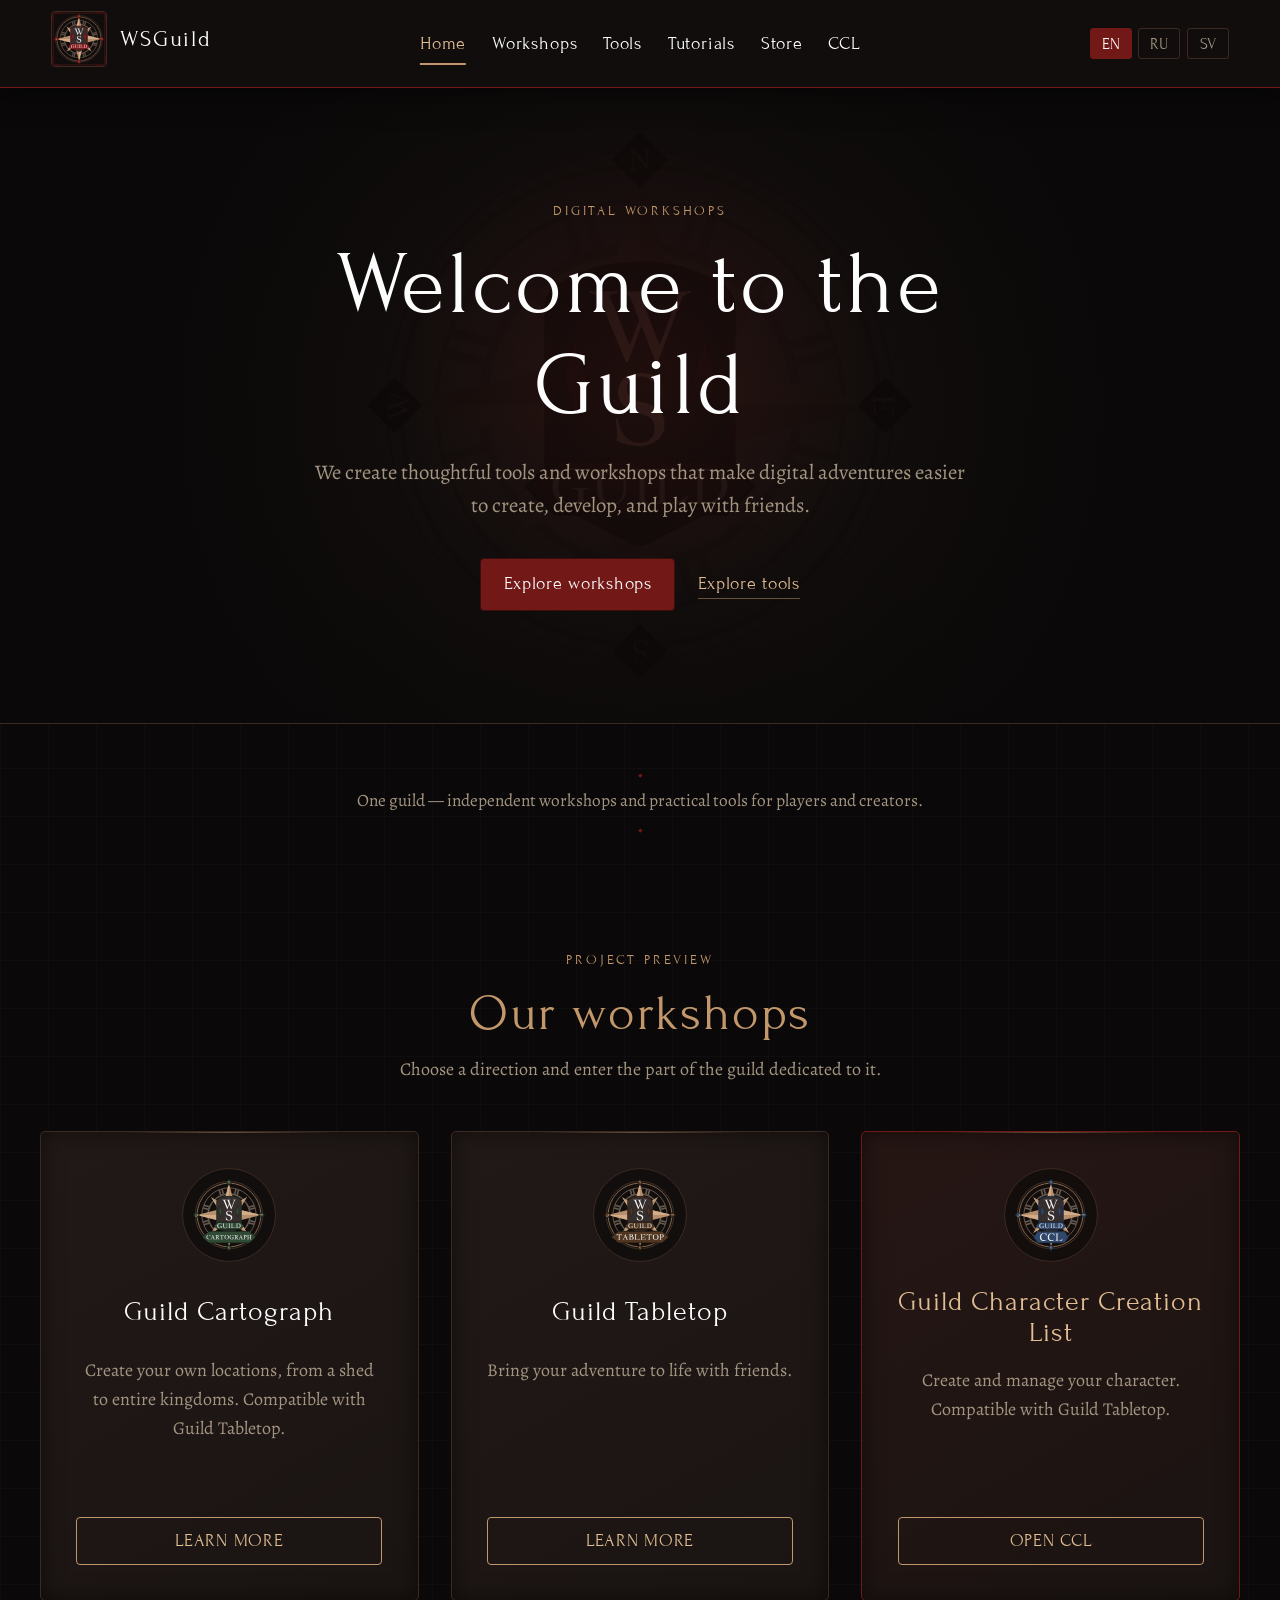
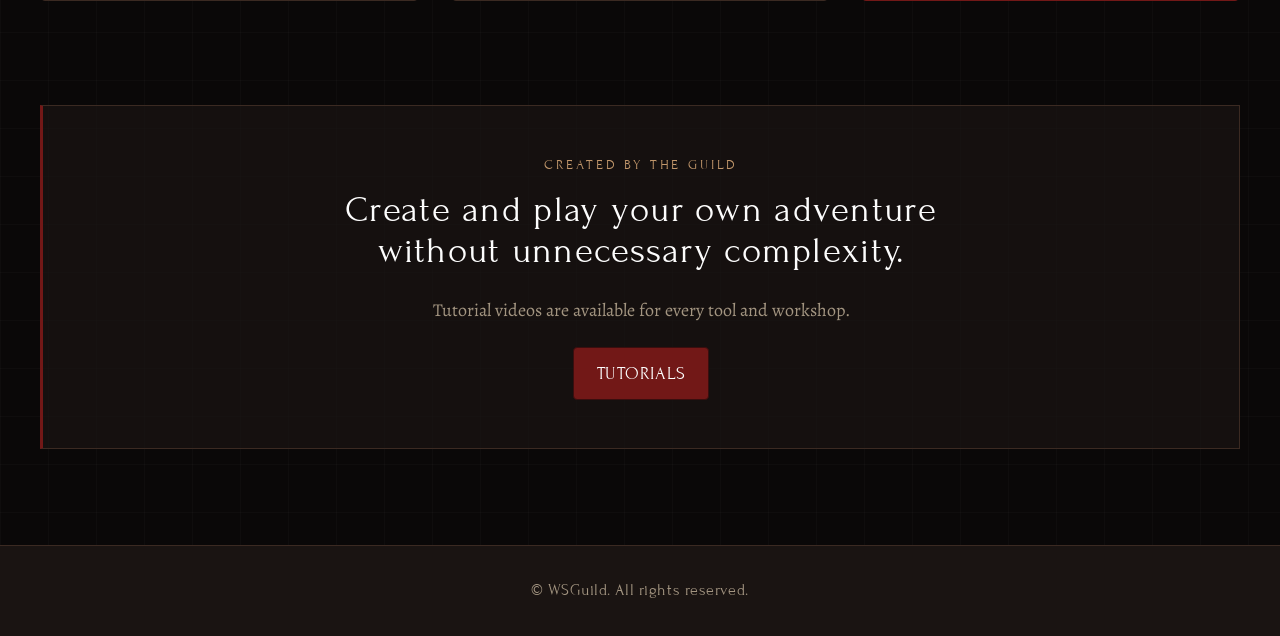
==== commit 2d15c0b3: "v0.1" ====
--- a/index.html
+++ b/index.html
@@ -30,6 +30,7 @@
         <div class="lang-switcher" aria-label="" data-i18n-attr-aria-label="aria_language_switcher">
             <button type="button" onclick="changeLang('en')" id="btn-en" aria-label="" data-i18n="lang_en_short" data-i18n-attr-aria-label="lang_en_label"></button>
             <button type="button" onclick="changeLang('ru')" id="btn-ru" aria-label="" data-i18n="lang_ru_short" data-i18n-attr-aria-label="lang_ru_label"></button>
+            <button type="button" onclick="changeLang('sv')" id="btn-sv" aria-label="" data-i18n="lang_sv_short" data-i18n-attr-aria-label="lang_sv_label"></button>
         </div>
     </header>
 
--- a/css/style.css
+++ b/css/style.css
@@ -1,4 +1,4 @@
-@import url('https://fonts.googleapis.com/css2?family=Alegreya:wght@400;500;600;700&family=Forum&display=swap');
+@import url('https://fonts.googleapis.com/css2?family=Alegreya:wght@400;500;600;700&family=Cormorant+Garamond:wght@400;500;600&family=EB+Garamond:wght@400;500;600&family=Forum&family=Literata:wght@400;500;600;700&family=Lora:wght@400;500;600;700&display=swap');
 
 :root {
     --bg-main: #0a0808;
@@ -13,6 +13,18 @@
     --text-muted: #a39581;
     --border-color: #3b2a22;
     --panel-shadow: 0 20px 50px rgba(0, 0, 0, 0.32);
+    --font-body: 'Alegreya', serif;
+    --font-display: 'Forum', serif;
+}
+
+html[lang='ru'] {
+    --font-body: 'Literata', 'Alegreya', serif;
+    --font-display: 'Cormorant Garamond', 'Forum', serif;
+}
+
+html[lang='sv'] {
+    --font-body: 'Lora', 'Alegreya', serif;
+    --font-display: 'EB Garamond', 'Forum', serif;
 }
 
 * {
@@ -30,7 +42,7 @@
     flex-direction: column;
     min-height: 100vh;
     overflow-x: hidden;
-    font-family: 'Alegreya', serif;
+    font-family: var(--font-body);
     font-size: 18px;
     line-height: 1.6;
     color: var(--text-main);
@@ -62,7 +74,7 @@
 h4,
 h5,
 h6 {
-    font-family: 'Forum', serif;
+    font-family: var(--font-display);
     font-weight: 400;
     line-height: 1.12;
     color: var(--gold-tan);
@@ -109,7 +121,7 @@
 }
 
 .logo-wordmark {
-    font-family: 'Forum', serif;
+    font-family: var(--font-display);
     font-size: 1.45rem;
     letter-spacing: 0.08em;
 }
@@ -124,7 +136,7 @@
 .navbar nav a {
     position: relative;
     color: var(--text-main);
-    font-family: 'Forum', serif;
+    font-family: var(--font-display);
     font-size: 1.15rem;
     letter-spacing: 0.045em;
     text-decoration: none;
@@ -166,7 +178,7 @@
     border-radius: 3px;
     color: var(--text-muted);
     background: transparent;
-    font: 1rem 'Forum', serif;
+    font: 1rem var(--font-display);
     cursor: pointer;
     transition: 0.25s ease;
 }
@@ -185,7 +197,7 @@
 .eyebrow {
     margin-bottom: 0.8rem;
     color: var(--gold-tan);
-    font-family: 'Forum', serif;
+    font-family: var(--font-display);
     font-size: 0.88rem;
     letter-spacing: 0.2em;
     text-transform: uppercase;
@@ -275,7 +287,7 @@
     justify-content: center;
     min-height: 48px;
     border-radius: 4px;
-    font-family: 'Forum', serif;
+    font-family: var(--font-display);
     font-size: 1.12rem;
     letter-spacing: 0.04em;
     text-decoration: none;
@@ -463,30 +475,38 @@
 
 .guild-callout {
     display: grid;
-    grid-template-columns: 1.15fr 1fr;
-    align-items: center;
-    gap: 4rem;
+    grid-template-columns: minmax(0, 1fr);
+    align-items: center;
+    justify-items: center;
+    gap: 1.5rem;
     width: min(1200px, calc(100% - 4rem));
     margin: 2rem auto 6rem;
     padding: 3rem;
     border: 1px solid var(--border-color);
     border-left: 3px solid var(--accent-red);
+    text-align: center;
     background: rgba(26, 20, 18, 0.72);
 }
 
 .guild-callout h2 {
+    max-width: 980px;
+    margin-inline: auto;
     color: var(--text-main);
     font-size: 2.3rem;
+    text-wrap: balance;
 }
 
 .callout-action > p {
+    max-width: 720px;
+    text-align: center;
     color: var(--text-muted);
 }
 
 .callout-action {
     display: flex;
+    width: 100%;
     flex-direction: column;
-    align-items: flex-start;
+    align-items: center;
 }
 
 .callout-button {
@@ -579,8 +599,123 @@
     display: block;
     width: 100%;
     height: 100%;
+    aspect-ratio: 16 / 9;
     object-fit: contain;
     background: #050404;
+}
+
+.video-shell:fullscreen {
+    display: grid;
+    width: 100vw;
+    height: 100vh;
+    place-items: center;
+    overflow: hidden;
+    border: 0;
+    background: #050404;
+}
+
+.video-shell:fullscreen .video-stage {
+    width: min(100vw, 177.777778vh);
+    height: min(100vh, 56.25vw);
+    aspect-ratio: 16 / 9;
+}
+
+.video-shell:fullscreen .video-controls {
+    position: absolute;
+    z-index: 10;
+    right: 50%;
+    bottom: clamp(0.75rem, 2vh, 1.5rem);
+    width: min(calc(100vw - 2rem), calc(177.777778vh - 2rem));
+    border: 1px solid var(--border-color);
+    visibility: hidden;
+    opacity: 0;
+    background: linear-gradient(135deg, rgba(31, 20, 18, 0.96), rgba(10, 8, 8, 0.94));
+    box-shadow: 0 18px 55px rgba(0, 0, 0, 0.48), 0 0 36px rgba(114, 24, 23, 0.12);
+    pointer-events: none;
+    transform: translate(50%, calc(100% + 2rem));
+    backdrop-filter: blur(10px);
+    transition: opacity 0.35s ease, visibility 0.35s ease, transform 0.35s cubic-bezier(0.2, 0.75, 0.25, 1);
+}
+
+.video-shell:fullscreen.fullscreen-controls-visible .video-controls {
+    visibility: visible;
+    opacity: 1;
+    pointer-events: auto;
+    transform: translate(50%, 0);
+}
+
+.video-shell:fullscreen .now-playing {
+    display: none;
+}
+
+.fullscreen-playlist {
+    display: none;
+}
+
+.video-shell:fullscreen .fullscreen-playlist {
+    position: absolute;
+    z-index: 11;
+    top: 50%;
+    right: clamp(0.75rem, 2vw, 1.5rem);
+    display: flex;
+    flex-direction: column;
+    width: min(370px, calc(100vw - 2rem));
+    max-height: min(72vh, 680px);
+    margin: 0;
+    overflow: hidden;
+    visibility: hidden;
+    opacity: 0;
+    pointer-events: none;
+    border-color: rgba(203, 160, 116, 0.36);
+    background:
+        linear-gradient(145deg, rgba(45, 25, 22, 0.97), rgba(13, 9, 9, 0.96)),
+        var(--bg-panel);
+    box-shadow: -22px 24px 70px rgba(0, 0, 0, 0.55), 0 0 42px rgba(114, 24, 23, 0.14);
+    transform: translate(3rem, -50%) scale(0.97);
+    backdrop-filter: blur(14px);
+    transition: opacity 0.38s ease, visibility 0.38s ease, transform 0.38s cubic-bezier(0.2, 0.75, 0.25, 1);
+}
+
+.video-shell:fullscreen.fullscreen-playlist-visible .fullscreen-playlist {
+    visibility: visible;
+    opacity: 1;
+    pointer-events: auto;
+    transform: translate(0, -50%) scale(1);
+}
+
+.video-shell:fullscreen .fullscreen-playlist .lesson-list {
+    overflow-y: auto;
+    overscroll-behavior: contain;
+}
+
+.video-shell:fullscreen .fullscreen-playlist .lesson-panel-header {
+    background: linear-gradient(90deg, rgba(114, 24, 23, 0.16), transparent);
+}
+
+.video-shell:fullscreen .fullscreen-playlist::before {
+    position: absolute;
+    z-index: 2;
+    top: 0;
+    right: 12%;
+    left: 12%;
+    height: 1px;
+    content: '';
+    background: linear-gradient(90deg, transparent, var(--gold-tan), transparent);
+}
+
+.video-shell:fullscreen.fullscreen-ui-idle,
+.video-shell:fullscreen.fullscreen-ui-idle * {
+    cursor: none !important;
+}
+
+.video-shell:fullscreen .video-overlay {
+    transition: opacity 0.35s ease, visibility 0.35s ease;
+}
+
+.video-shell:fullscreen.fullscreen-ui-idle .video-overlay {
+    visibility: hidden;
+    opacity: 0;
+    pointer-events: none;
 }
 
 .video-empty,
@@ -699,13 +834,27 @@
 .video-time {
     min-width: 94px;
     color: var(--text-muted);
-    font-family: 'Forum', serif;
+    font-family: var(--font-display);
     font-variant-numeric: tabular-nums;
     text-align: center;
 }
 
+.volume-popover {
+    display: flex;
+    align-items: center;
+    width: 82px;
+}
+
 .volume-range {
-    width: 82px;
+    width: 100%;
+}
+
+.volume-value {
+    display: none;
+    color: var(--gold-light);
+    font-family: var(--font-display);
+    font-size: 0.82rem;
+    font-variant-numeric: tabular-nums;
 }
 
 .now-playing {
@@ -720,7 +869,7 @@
 
 .now-playing-index {
     color: var(--accent-hover);
-    font-family: 'Forum', serif;
+    font-family: var(--font-display);
     font-size: 1.05rem;
 }
 
@@ -783,7 +932,7 @@
     border-bottom: 1px solid var(--border-color);
     color: var(--text-main);
     background: transparent;
-    font-family: 'Alegreya', serif;
+    font-family: var(--font-body);
     text-align: left;
     cursor: pointer;
     transition: background 0.2s ease;
@@ -800,7 +949,7 @@
 
 .lesson-number {
     color: var(--gold-tan);
-    font-family: 'Forum', serif;
+    font-family: var(--font-display);
 }
 
 .lesson-title {
@@ -838,7 +987,7 @@
     border: 1px solid rgba(194, 151, 107, 0.22);
     border-radius: 50%;
     color: rgba(194, 151, 107, 0.28);
-    font: 9rem 'Forum', serif;
+    font: 9rem var(--font-display);
     box-shadow: 0 0 0 32px rgba(194, 151, 107, 0.025), 0 0 0 64px rgba(194, 151, 107, 0.018);
     overflow: hidden;
 }
@@ -875,7 +1024,7 @@
     border: 1px solid var(--accent-red);
     border-radius: 3px;
     color: var(--gold-light);
-    font-family: 'Forum', serif;
+    font-family: var(--font-display);
     font-size: 0.86rem;
     letter-spacing: 0.09em;
     text-transform: uppercase;
@@ -958,7 +1107,7 @@
     display: block;
     margin-bottom: 1.7rem;
     color: var(--accent-hover);
-    font-family: 'Forum', serif;
+    font-family: var(--font-display);
 }
 
 .mini-card h3 {
@@ -1003,7 +1152,7 @@
     border: 1px solid var(--border-color);
     border-radius: 50%;
     color: var(--gold-tan);
-    font: 2rem 'Forum', serif;
+    font: 2rem var(--font-display);
     background: var(--bg-panel);
 }
 
@@ -1015,7 +1164,7 @@
 
 .tool-meta span {
     color: var(--text-muted);
-    font-family: 'Forum', serif;
+    font-family: var(--font-display);
     font-size: 0.78rem;
     letter-spacing: 0.1em;
     text-transform: uppercase;
@@ -1059,7 +1208,7 @@
     border: 1px solid var(--gold-tan);
     border-radius: 50%;
     color: var(--gold-light);
-    font: 1.5rem 'Forum', serif;
+    font: 1.5rem var(--font-display);
 }
 
 .tool-note h2 {
@@ -1077,7 +1226,7 @@
     border-top: 1px solid var(--border-color);
     color: var(--text-muted);
     background: var(--bg-panel);
-    font-family: 'Forum', serif;
+    font-family: var(--font-display);
     font-size: 1rem;
     letter-spacing: 0.035em;
     text-align: center;
--- a/css/mobile.css
+++ b/css/mobile.css
@@ -200,13 +200,72 @@
 }
 
 .video-controls {
+    position: relative;
     grid-template-columns: auto minmax(0, 1fr) auto auto auto;
     gap: 0.55rem;
     padding: 0.8rem;
-}
-
-.volume-range {
-    display: none;
+    overflow: visible;
+}
+
+.volume-popover {
+    position: absolute;
+    z-index: 12;
+    right: calc(0.8rem + 19px + 0.55rem);
+    bottom: calc(100% - 0.15rem);
+    display: flex;
+    width: 62px;
+    min-height: 172px;
+    padding: 0.8rem 0.65rem 0.7rem;
+    flex-direction: column;
+    gap: 0.55rem;
+    justify-content: center;
+    border: 1px solid rgba(203, 160, 116, 0.38);
+    border-radius: 5px;
+    visibility: hidden;
+    opacity: 0;
+    background:
+        linear-gradient(180deg, rgba(48, 27, 23, 0.98), rgba(12, 9, 9, 0.98)),
+        var(--bg-panel);
+    box-shadow: 0 18px 45px rgba(0, 0, 0, 0.5), 0 0 26px rgba(114, 24, 23, 0.16);
+    pointer-events: none;
+    transform: translateY(0.75rem) scale(0.94);
+    transform-origin: right bottom;
+    backdrop-filter: blur(12px);
+    transition: opacity 0.28s ease, visibility 0.28s ease, transform 0.28s cubic-bezier(0.2, 0.75, 0.25, 1);
+}
+
+.volume-popover::after {
+    position: absolute;
+    right: 18px;
+    bottom: -6px;
+    width: 10px;
+    height: 10px;
+    border-right: 1px solid rgba(203, 160, 116, 0.38);
+    border-bottom: 1px solid rgba(203, 160, 116, 0.38);
+    content: '';
+    background: #120d0c;
+    transform: rotate(45deg);
+}
+
+.volume-popover .volume-range {
+    width: 22px;
+    height: 112px;
+    margin: 0;
+    writing-mode: vertical-lr;
+    direction: rtl;
+}
+
+.volume-popover .volume-value {
+    display: block;
+    min-width: 38px;
+    text-align: center;
+}
+
+.video-controls.volume-flyout-open .volume-popover {
+    visibility: visible;
+    opacity: 1;
+    pointer-events: auto;
+    transform: translateY(0) scale(1);
 }
 
 .video-time {
